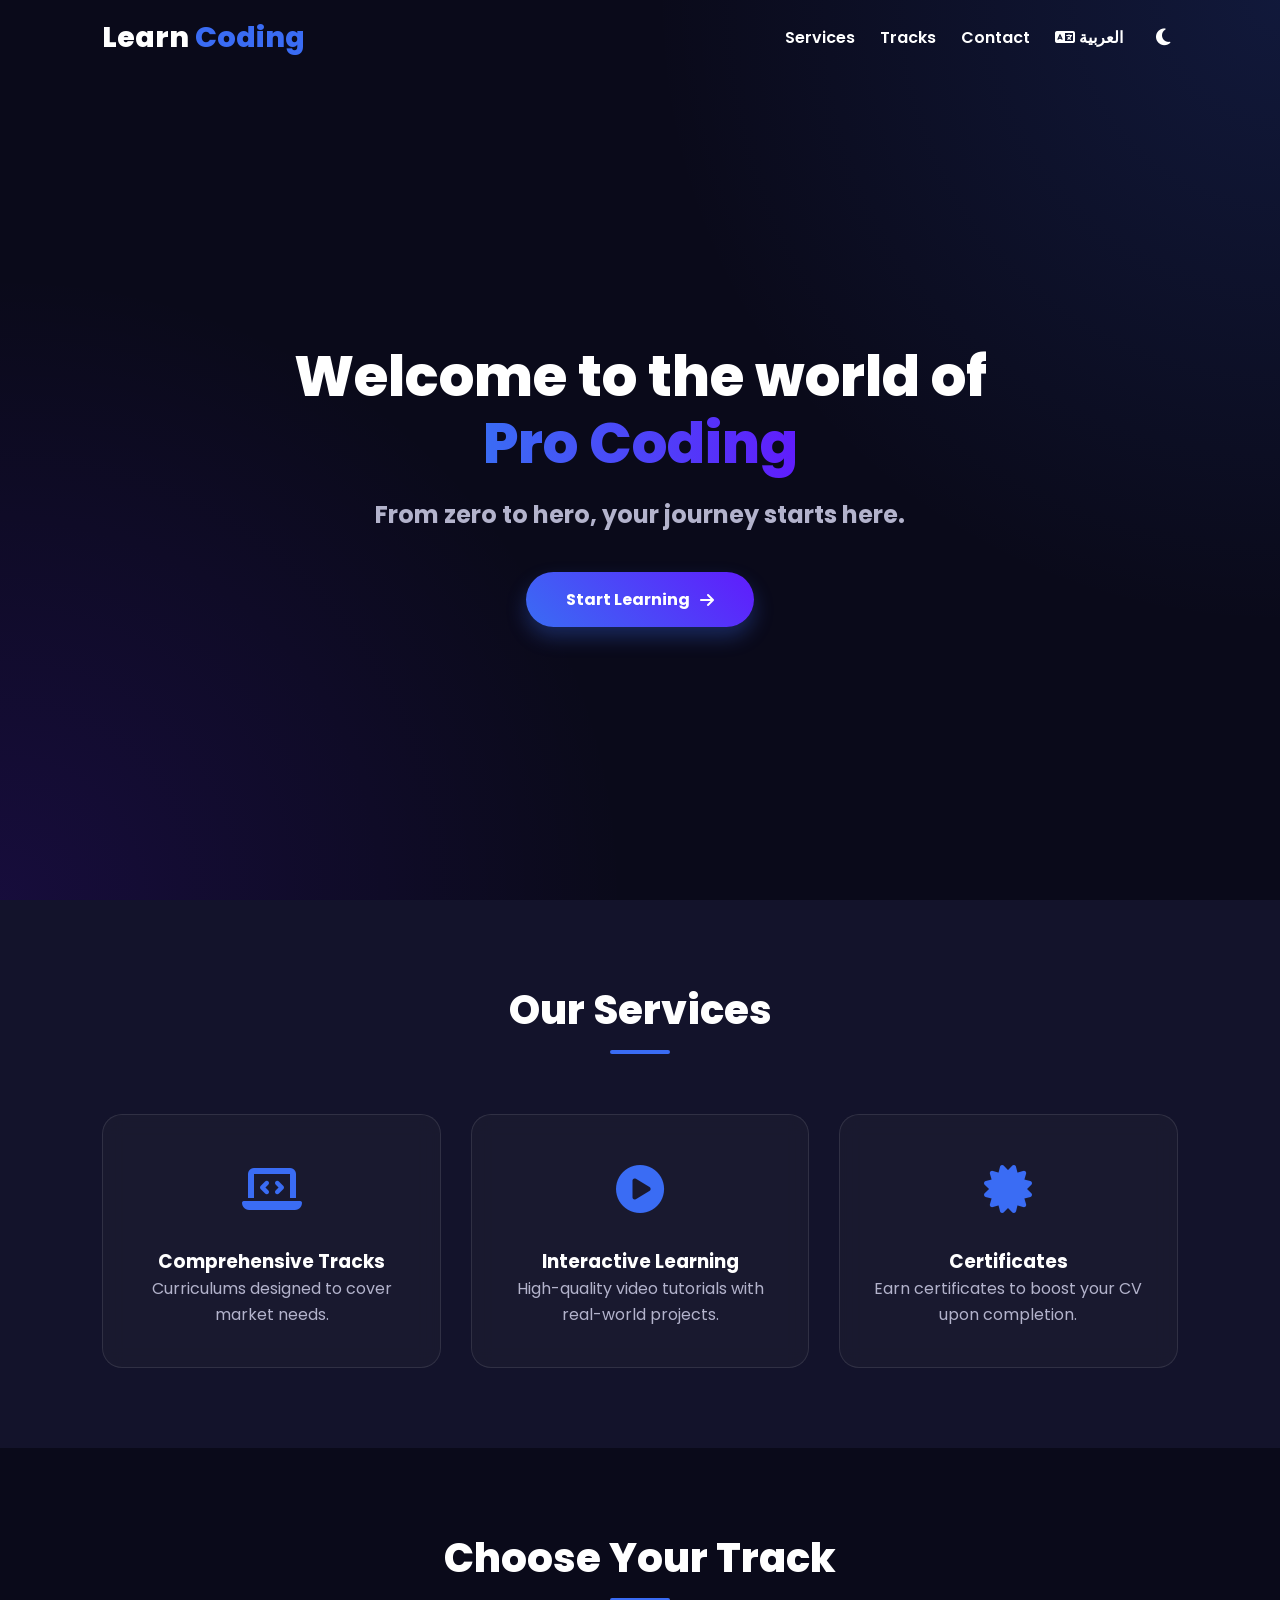
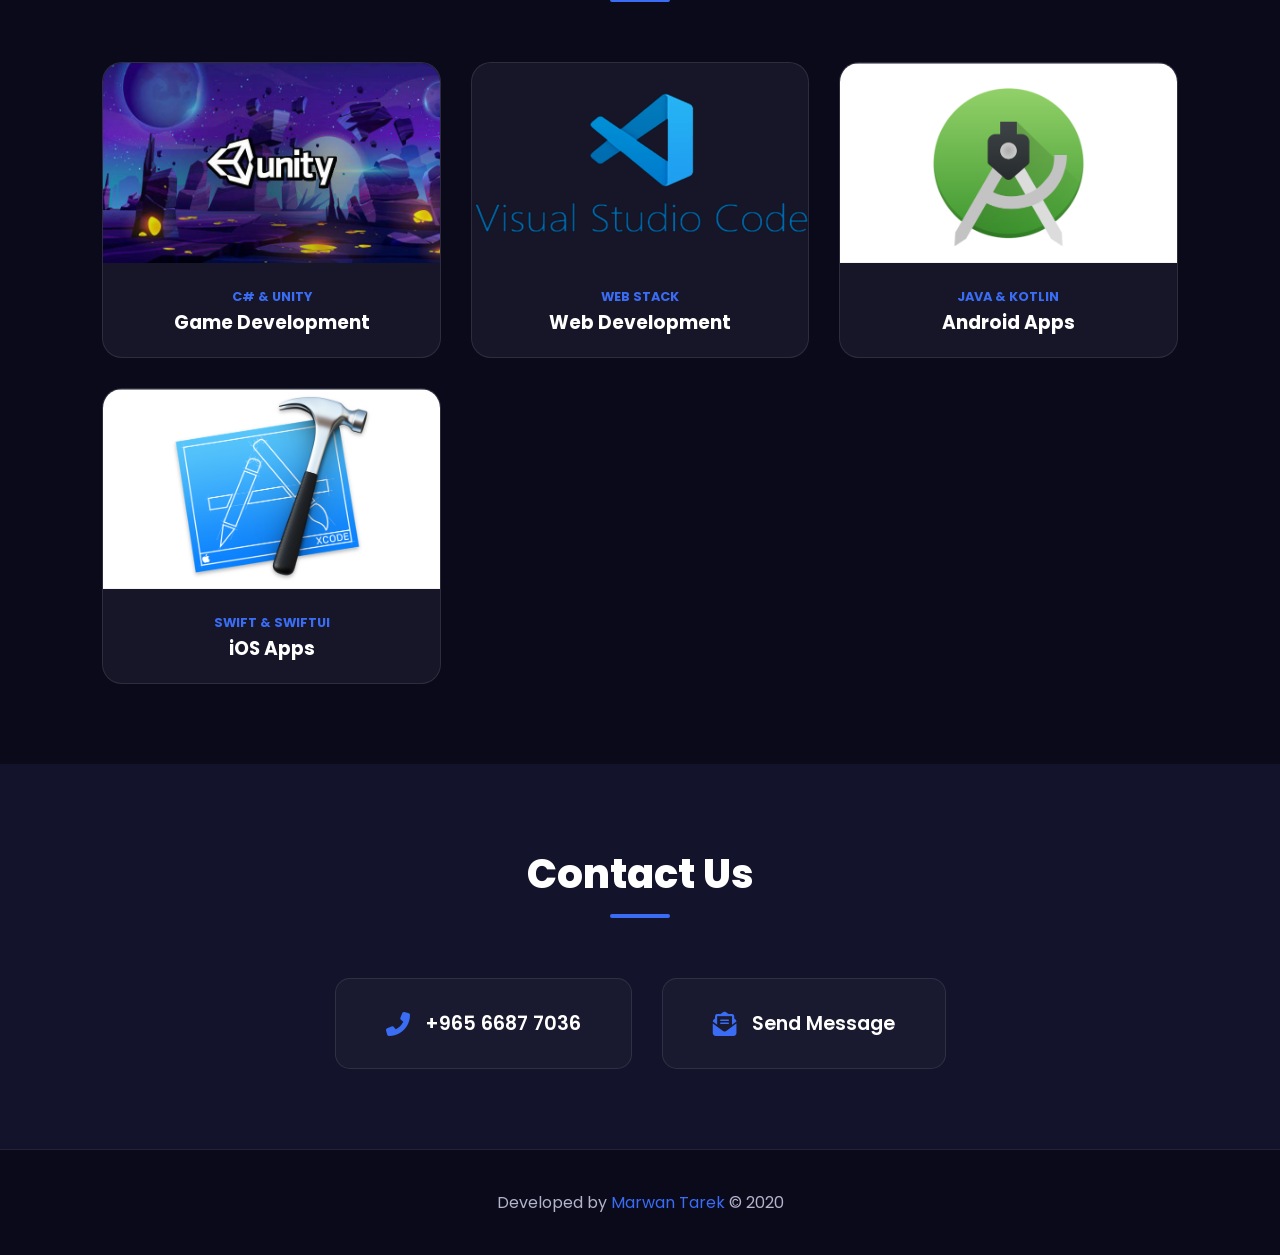
==== index.html @ 619bcd62 "Improve SEO metadata for learning page" ====
<!DOCTYPE html>
<html lang="en">
  <head>
    <meta charset="UTF-8" />
    <meta name="viewport" content="width=device-width, initial-scale=1.0" />
    <title>Learn Coding | Master Programming</title>
    <link rel="stylesheet" href="index-style-EN.css" />
    <link rel="icon" href="picture/logo.png" />
    <link rel="stylesheet" href="https://cdnjs.cloudflare.com/ajax/libs/font-awesome/6.4.0/css/all.min.css">
    <link href="https://fonts.googleapis.com/css2?family=Poppins:wght@300;400;500;600;700;800&display=swap" rel="stylesheet">
      <meta name="description" content="Learn Coding is a bilingual front-end learning platform with practical HTML, CSS, and web development resources." />  </head>
  <body>
    <header>
      <a href="#" class="logo">Learn <span class="highlight">Coding</span></a>
      <div class="menu-btn"><i class="fas fa-bars"></i></div>
      <nav class="navigation">
        <a href="#services">Services</a>
        <a href="#projects">Tracks</a>
        <a href="#contact">Contact</a>
        <a href="./index-AR.html" class="lang-switch"><i class="fa-solid fa-language"></i> العربية</a>
        <div class="theme-switch" id="theme-toggle"><i class="fas fa-moon"></i></div>
      </nav>
    </header>

    <section class="main">
      <div class="main-content">
        <h2>Welcome to the world of<br /><span class="gradient-text">Pro Coding</span></h2>
        <h3>From zero to hero, your journey starts here.</h3>
        <a href="#projects" class="main-btn">Start Learning <i class="fas fa-arrow-right"></i></a>
      </div>
    </section>

    <section class="cards" id="services">
      <h2 class="title">Our Services</h2>
      <div class="content">
        <div class="card">
          <div class="icon-box"><i class="fas fa-laptop-code"></i></div>
          <div class="info">
            <h3>Comprehensive Tracks</h3>
            <p>Curriculums designed to cover market needs.</p>
          </div>
        </div>
        <div class="card">
          <div class="icon-box"><i class="fas fa-play-circle"></i></div>
          <div class="info">
            <h3>Interactive Learning</h3>
            <p>High-quality video tutorials with real-world projects.</p>
          </div>
        </div>
        <div class="card">
          <div class="icon-box"><i class="fas fa-certificate"></i></div>
          <div class="info">
            <h3>Certificates</h3>
            <p>Earn certificates to boost your CV upon completion.</p>
          </div>
        </div>
      </div>
    </section>

    <section class="projects" id="projects">
      <h2 class="title">Choose Your Track</h2>
      <div class="content">
        <div class="project-card">
          <div class="card-img">
            <img src="picture/Unity.jpg" alt="Game Dev">
            <div class="overlay"><a href="./Game-Dev.html" class="overlay-btn">View Course</a></div>
          </div>
          <div class="card-body">
            <span class="tag">C# & Unity</span>
            <h3>Game Development</h3>
          </div>
        </div>
        <div class="project-card">
          <div class="card-img">
            <img src="picture/Visual Studio Code.png" alt="Web Dev">
            <div class="overlay"><a href="./Web-site-Dev.html" class="overlay-btn">View Course</a></div>
          </div>
          <div class="card-body">
            <span class="tag">Web Stack</span>
            <h3>Web Development</h3>
          </div>
        </div>
        <div class="project-card">
          <div class="card-img">
            <img src="./picture/Android Studio.png" alt="Android">
            <div class="overlay"><a href="./Android-Dev.html" class="overlay-btn">View Course</a></div>
          </div>
          <div class="card-body">
            <span class="tag">Java & Kotlin</span>
            <h3>Android Apps</h3>
          </div>
        </div>
        <div class="project-card">
          <div class="card-img">
            <img src="./picture/Xcode.png" alt="iOS">
            <div class="overlay"><a href="./IOS-Dev.html" class="overlay-btn">View Course</a></div>
          </div>
          <div class="card-body">
            <span class="tag">Swift & SwiftUI</span>
            <h3>iOS Apps</h3>
          </div>
        </div>
      </div>
    </section>

    <section class="contact" id="contact">
      <h2 class="title">Contact Us</h2>
      <div class="contact-container">
         <a href="tel:+96566877036" class="contact-box">
             <i class="fas fa-phone-alt"></i>
             <span>+965 6687 7036</span>
         </a>
         <a href="./message.html" class="contact-box">
             <i class="fas fa-envelope-open-text"></i>
             <span>Send Message</span>
         </a>
      </div>
    </section>

    <footer class="footer">
      <p>Developed by <span class="highlight">Marwan Tarek</span> &copy; 2020</p>
    </footer>

    <script>
        const themeToggle = document.getElementById('theme-toggle');
        const themeIcon = themeToggle.querySelector('i');
        const body = document.body;
        if(localStorage.getItem('theme') === 'light'){
            body.classList.add('light-mode');
            themeIcon.classList.replace('fa-moon', 'fa-sun');
        }
        themeToggle.addEventListener('click', () => {
            body.classList.toggle('light-mode');
            if(body.classList.contains('light-mode')){
                themeIcon.classList.replace('fa-moon', 'fa-sun');
                localStorage.setItem('theme', 'light');
            } else {
                themeIcon.classList.replace('fa-sun', 'fa-moon');
                localStorage.setItem('theme', 'dark');
            }
        });
        const menuBtn = document.querySelector('.menu-btn');
        const navigation = document.querySelector('.navigation');
        menuBtn.addEventListener('click', () => {
            navigation.classList.toggle('active');
            menuBtn.querySelector('i').classList.toggle('fa-times');
        });
        document.querySelectorAll('.navigation a').forEach(link => {
            link.addEventListener('click', () => {
                navigation.classList.remove('active');
                menuBtn.querySelector('i').classList.remove('fa-times');
            });
        });
        window.addEventListener("scroll", function(){
            document.querySelector("header").classList.toggle("sticky", window.scrollY > 0);
        });
    </script>
  </body>
</html>
---- index-style-EN.css ----
:root {
    --bg-primary: #0a0a1a;
    --bg-secondary: #13132b;
    --card-bg: rgba(30, 30, 50, 0.6);
    --text-primary: #ffffff;
    --text-secondary: #b3b3cc;
    --accent-color: #3a6cf4;
    --accent-hover: #601cfc;
    --border-color: rgba(255, 255, 255, 0.1);
    --shadow: 0 10px 30px rgba(0, 0, 0, 0.5);
    --font-main: 'Poppins', sans-serif;
}
body.light-mode {
    --bg-primary: #f0f2f5;
    --bg-secondary: #ffffff;
    --card-bg: rgba(255, 255, 255, 0.9);
    --text-primary: #1a1a2e;
    --text-secondary: #555566;
    --accent-color: #2563eb;
    --accent-hover: #1d4ed8;
    --border-color: rgba(0, 0, 0, 0.08);
    --shadow: 0 10px 30px rgba(0, 0, 0, 0.1);
}
* { margin: 0; padding: 0; box-sizing: border-box; font-family: var(--font-main); scroll-behavior: smooth; }
body { background-color: var(--bg-primary); color: var(--text-primary); transition: 0.4s; overflow-x: hidden; }

header {
    position: fixed; top: 0; left: 0; right: 0; padding: 15px 8%; display: flex; justify-content: space-between; align-items: center; z-index: 1000; transition: 0.4s; background: transparent;
}
header.sticky {
    background: rgba(10, 10, 26, 0.85); backdrop-filter: blur(15px); border-bottom: 1px solid var(--border-color); padding: 10px 8%; box-shadow: var(--shadow);
}
body.light-mode header.sticky { background: rgba(255, 255, 255, 0.85); }

.logo { font-size: 1.8rem; font-weight: 800; color: var(--text-primary); text-decoration: none; }
.highlight { color: var(--accent-color); }
.navigation { display: flex; align-items: center; gap: 25px; }
.navigation a { color: var(--text-primary); text-decoration: none; font-weight: 600; transition: 0.3s; }
.navigation a:hover { color: var(--accent-color); }
.theme-switch { cursor: pointer; font-size: 1.2rem; padding: 8px; border-radius: 50%; transition: 0.3s; }
.theme-switch:hover { background-color: var(--border-color); color: var(--accent-color); }
.menu-btn { display: none; font-size: 1.8rem; color: var(--text-primary); cursor: pointer; }

.main {
    min-height: 100vh; display: flex; align-items: center; justify-content: center; text-align: center; padding: 120px 20px 50px;
    background: radial-gradient(circle at top right, rgba(58, 108, 244, 0.15), transparent 40%), radial-gradient(circle at bottom left, rgba(96, 28, 252, 0.15), transparent 40%);
}
.main h2 { font-size: 3.5rem; line-height: 1.2; margin-bottom: 20px; font-weight: 800; }

.gradient-text {
    background: linear-gradient(to right, var(--accent-color), var(--accent-hover));
    -webkit-background-clip: text;
    background-clip: text;
    -webkit-text-fill-color: transparent;
    color: transparent;
}

.main h3 { font-size: 1.5rem; color: var(--text-secondary); margin-bottom: 40px; }
.main-btn {
    display: inline-flex; align-items: center; gap: 10px; background: linear-gradient(45deg, var(--accent-color), var(--accent-hover));
    color: #fff; padding: 15px 40px; border-radius: 50px; text-decoration: none; font-weight: 700; box-shadow: 0 10px 20px rgba(58, 108, 244, 0.3); transition: 0.4s;
}
.main-btn:hover { transform: translateY(-5px); box-shadow: 0 15px 30px rgba(58, 108, 244, 0.5); }
.social-icons a { color: var(--text-secondary); font-size: 1.5rem; margin: 0 15px; transition: 0.3s; }
.social-icons a:hover { color: var(--accent-color); transform: scale(1.2); }

section { padding: 80px 8%; }
.cards, .contact { background-color: var(--bg-secondary); }
.title { text-align: center; font-size: 2.5rem; margin-bottom: 60px; font-weight: 800; position: relative; width: 100%; }
.title::after { content: ''; display: block; width: 60px; height: 4px; background: var(--accent-color); margin: 10px auto 0; border-radius: 2px; }
.content { display: grid; grid-template-columns: repeat(auto-fit, minmax(300px, 1fr)); gap: 30px; }

.card { background: var(--card-bg); border: 1px solid var(--border-color); padding: 40px 30px; border-radius: 20px; text-align: center; transition: 0.4s; backdrop-filter: blur(10px); }
.card:hover { transform: translateY(-10px); box-shadow: var(--shadow); border-color: var(--accent-color); }
.icon-box { font-size: 3rem; color: var(--accent-color); margin-bottom: 20px; }
.info p { color: var(--text-secondary); line-height: 1.6; }

.project-card { background: var(--card-bg); border-radius: 20px; overflow: hidden; border: 1px solid var(--border-color); transition: 0.4s; }
.project-card:hover { transform: translateY(-10px); box-shadow: var(--shadow); }
.card-img { position: relative; height: 200px; }
.card-img img { width: 100%; height: 100%; object-fit: cover; transition: 0.5s; }
.project-card:hover .card-img img { transform: scale(1.1); }
.overlay { position: absolute; inset: 0; background: rgba(0,0,0,0.6); display: flex; justify-content: center; align-items: center; opacity: 0; transition: 0.3s; }
.project-card:hover .overlay { opacity: 1; }
.overlay-btn { padding: 10px 25px; background: var(--accent-color); color: #fff; text-decoration: none; border-radius: 30px; transform: translateY(20px); transition: 0.4s; }
.project-card:hover .overlay-btn { transform: translateY(0); }
.card-body { padding: 20px; text-align: center; }
.tag { font-size: 0.8rem; color: var(--accent-color); font-weight: 700; text-transform: uppercase; }

.contact-container { display: flex; justify-content: center; gap: 30px; flex-wrap: wrap; }
.contact-box { background: var(--card-bg); border: 1px solid var(--border-color); padding: 30px 50px; border-radius: 15px; text-decoration: none; color: var(--text-primary); display: flex; align-items: center; gap: 15px; font-size: 1.2rem; font-weight: 600; transition: 0.3s; }
.contact-box:hover { background: var(--accent-color); color: #fff; border-color: var(--accent-color); }
.contact-box i { font-size: 1.5rem; color: var(--accent-color); }
.contact-box:hover i { color: #fff; }

.footer { padding: 40px; text-align: center; background: var(--bg-primary); border-top: 1px solid var(--border-color); color: var(--text-secondary); }

@media (max-width: 991px) { section { padding: 60px 5%; } .main h2 { font-size: 2.5rem; } }
@media (max-width: 768px) {
    .menu-btn { display: block; }
    .navigation { position: fixed; top: 0; left: -100%; width: 70%; height: 100vh; background: var(--bg-secondary); flex-direction: column; justify-content: center; box-shadow: 5px 0 15px rgba(0,0,0,0.5); transition: 0.4s ease; z-index: 999; }
    .navigation.active { left: 0; }
    .navigation a { font-size: 1.5rem; margin: 15px 0; }
    .main { padding-top: 100px; }
    .main h2 { font-size: 2rem; }
    .contact-box { width: 100%; justify-content: center; }
}
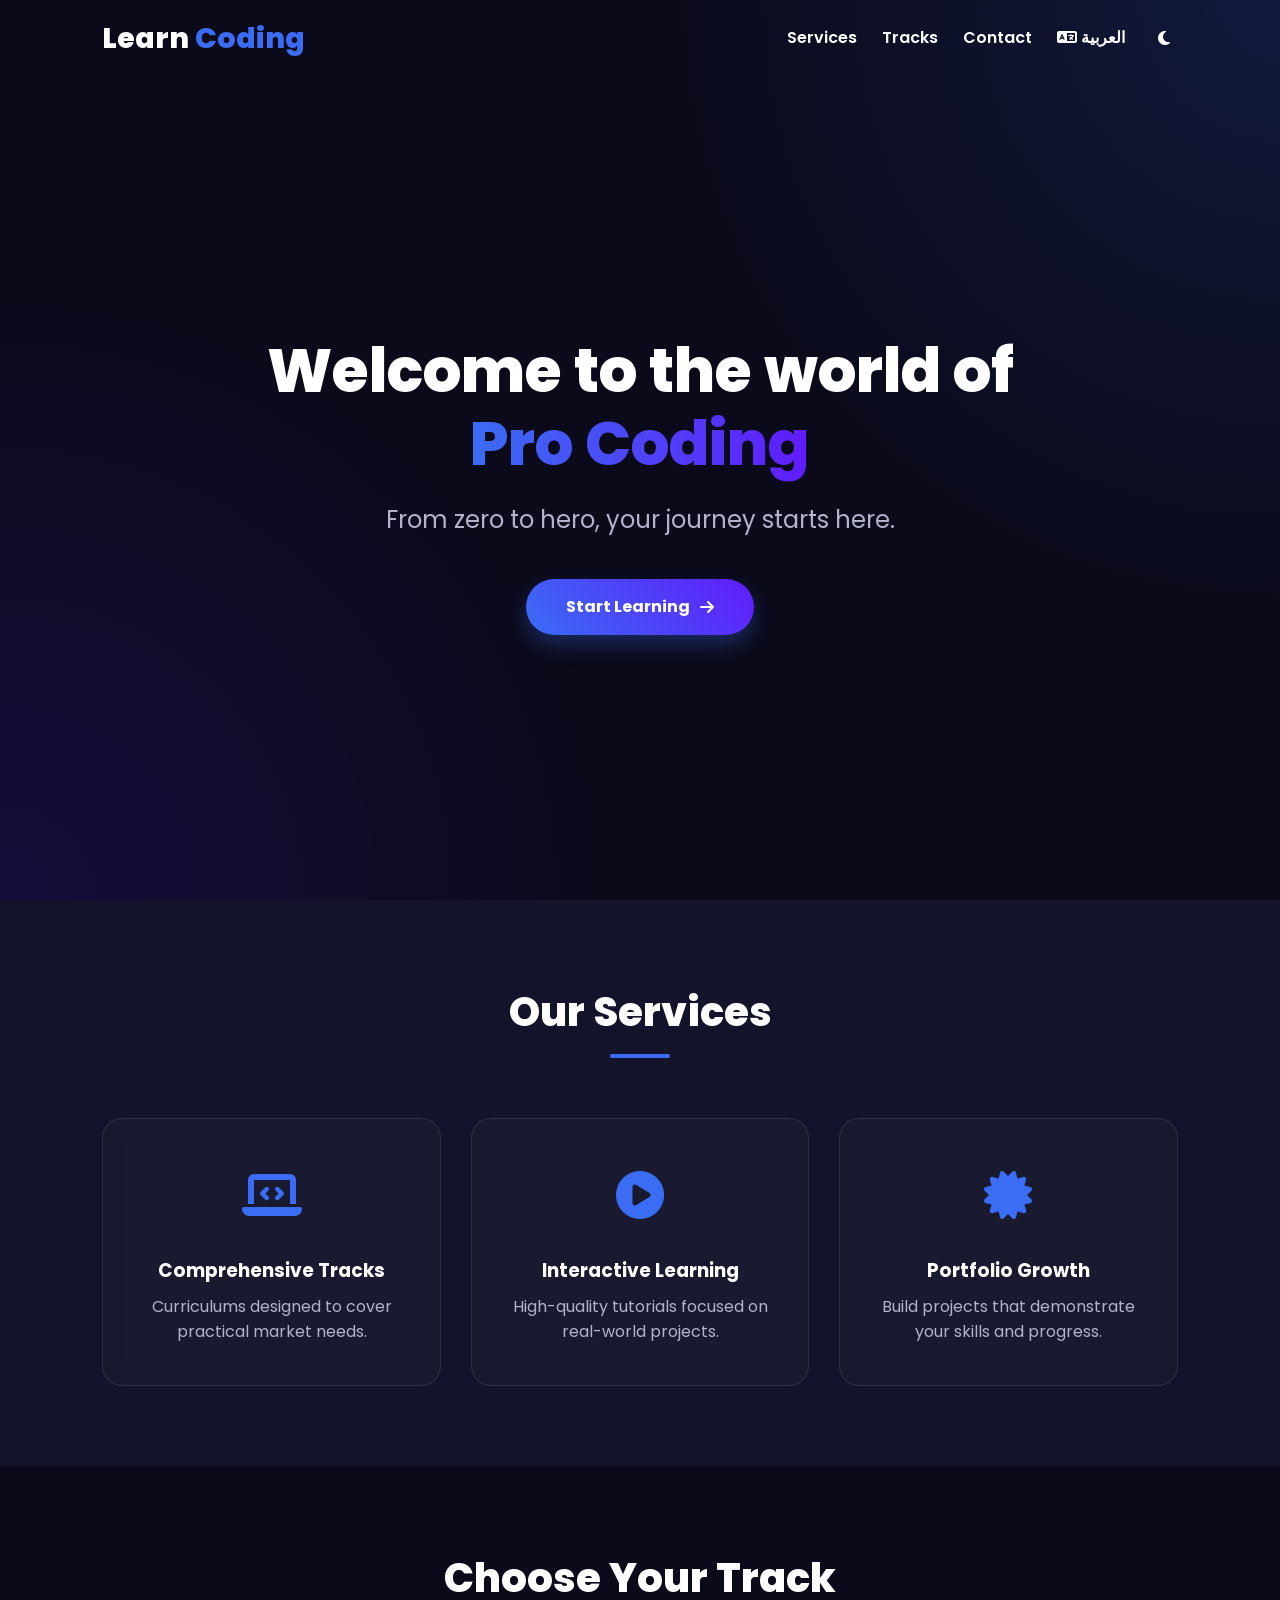
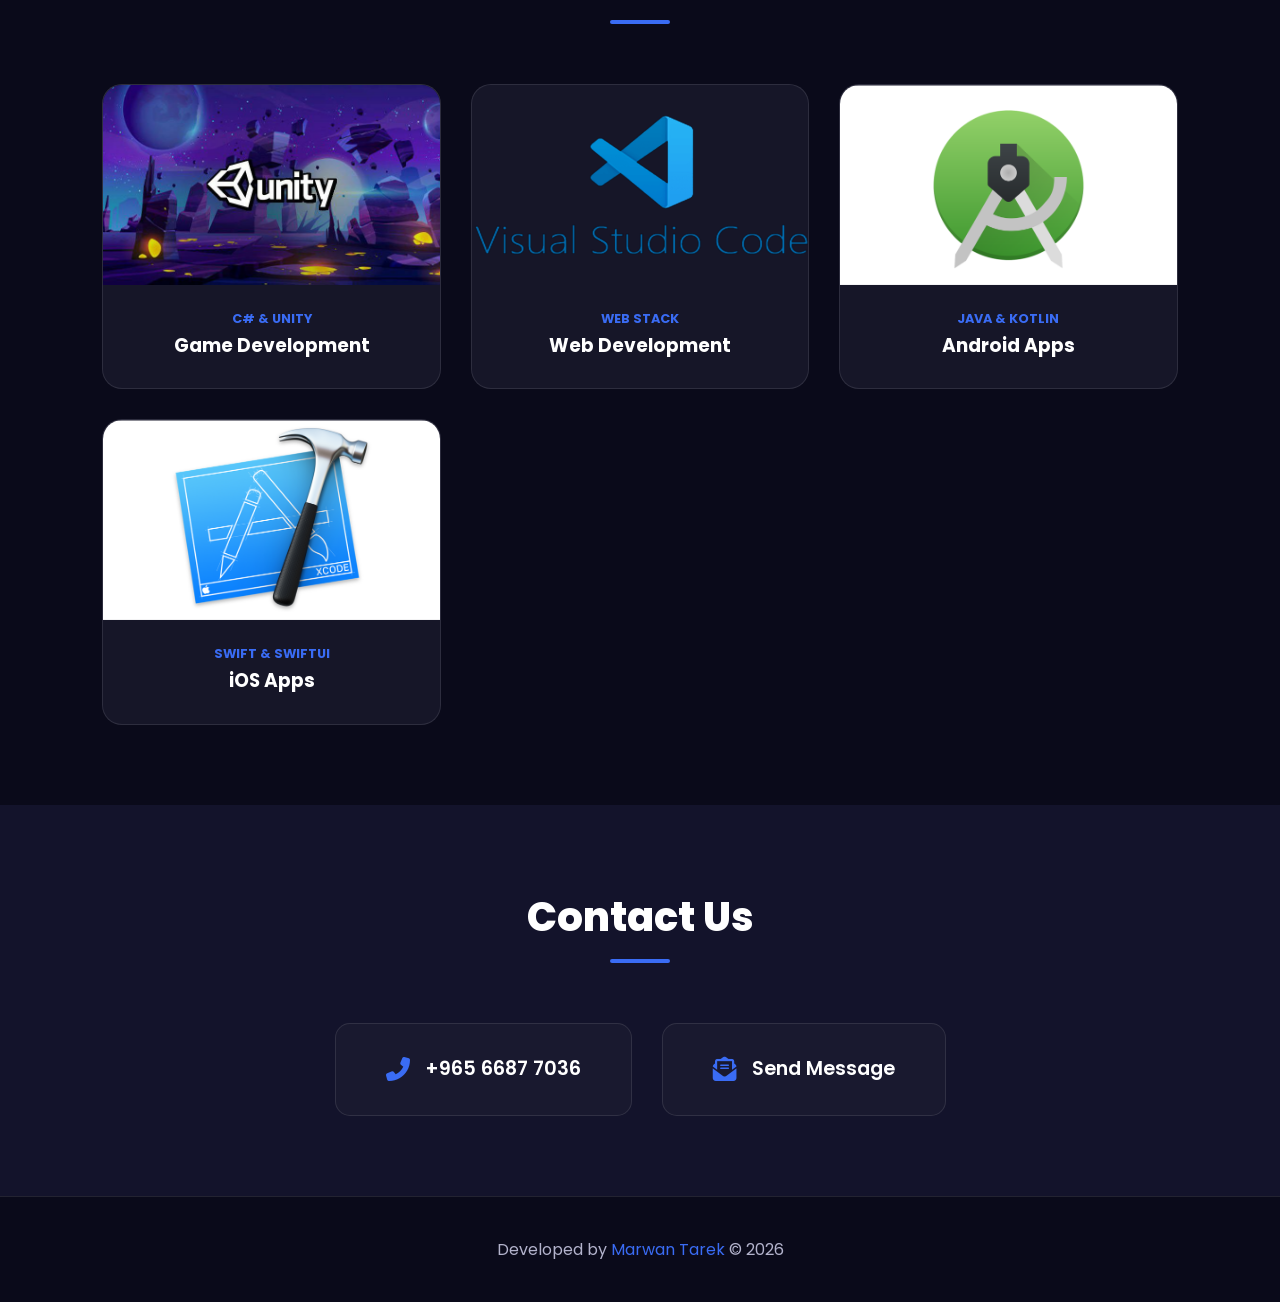
==== commit c5bdbe2f: "Improve Learn Coding accessibility and SEO" ====
--- a/index.html
+++ b/index.html
@@ -3,157 +3,134 @@
   <head>
     <meta charset="UTF-8" />
     <meta name="viewport" content="width=device-width, initial-scale=1.0" />
-    <title>Learn Coding | Master Programming</title>
+    <meta name="description" content="Learn Coding helps beginners explore practical paths in web, game, Android, and iOS development." />
+    <meta name="theme-color" content="#0a0a1a" />
+    <title>Learn Coding | Practical Programming Tracks</title>
     <link rel="stylesheet" href="index-style-EN.css" />
     <link rel="icon" href="picture/logo.png" />
-    <link rel="stylesheet" href="https://cdnjs.cloudflare.com/ajax/libs/font-awesome/6.4.0/css/all.min.css">
-    <link href="https://fonts.googleapis.com/css2?family=Poppins:wght@300;400;500;600;700;800&display=swap" rel="stylesheet">
-      <meta name="description" content="Learn Coding is a bilingual front-end learning platform with practical HTML, CSS, and web development resources." />  </head>
+    <link rel="preconnect" href="https://cdnjs.cloudflare.com" />
+    <link rel="preconnect" href="https://fonts.googleapis.com" />
+    <link rel="stylesheet" href="https://cdnjs.cloudflare.com/ajax/libs/font-awesome/6.4.0/css/all.min.css" />
+    <link href="https://fonts.googleapis.com/css2?family=Poppins:wght@300;400;500;600;700;800&display=swap" rel="stylesheet" />
+  </head>
   <body>
+    <a class="skip-link" href="#main-content">Skip to content</a>
+
     <header>
-      <a href="#" class="logo">Learn <span class="highlight">Coding</span></a>
-      <div class="menu-btn"><i class="fas fa-bars"></i></div>
-      <nav class="navigation">
+      <a href="./index.html" class="logo" aria-label="Learn Coding home">Learn <span class="highlight">Coding</span></a>
+      <button class="menu-btn" type="button" aria-label="Open navigation menu" aria-controls="site-navigation" aria-expanded="false">
+        <i class="fas fa-bars" aria-hidden="true"></i>
+      </button>
+      <nav class="navigation" id="site-navigation" aria-label="Main navigation">
         <a href="#services">Services</a>
         <a href="#projects">Tracks</a>
         <a href="#contact">Contact</a>
-        <a href="./index-AR.html" class="lang-switch"><i class="fa-solid fa-language"></i> العربية</a>
-        <div class="theme-switch" id="theme-toggle"><i class="fas fa-moon"></i></div>
+        <a href="./index-AR.html" class="lang-switch"><i class="fa-solid fa-language" aria-hidden="true"></i> العربية</a>
+        <button class="theme-switch" id="theme-toggle" type="button" aria-label="Switch to light theme" aria-pressed="false">
+          <i class="fas fa-moon" aria-hidden="true"></i>
+        </button>
       </nav>
     </header>
 
-    <section class="main">
-      <div class="main-content">
-        <h2>Welcome to the world of<br /><span class="gradient-text">Pro Coding</span></h2>
-        <h3>From zero to hero, your journey starts here.</h3>
-        <a href="#projects" class="main-btn">Start Learning <i class="fas fa-arrow-right"></i></a>
-      </div>
-    </section>
+    <main id="main-content">
+      <section class="main" aria-labelledby="hero-title">
+        <div class="main-content">
+          <h1 id="hero-title">Welcome to the world of<br /><span class="gradient-text">Pro Coding</span></h1>
+          <p class="hero-subtitle">From zero to hero, your journey starts here.</p>
+          <a href="#projects" class="main-btn">Start Learning <i class="fas fa-arrow-right" aria-hidden="true"></i></a>
+        </div>
+      </section>
 
-    <section class="cards" id="services">
-      <h2 class="title">Our Services</h2>
-      <div class="content">
-        <div class="card">
-          <div class="icon-box"><i class="fas fa-laptop-code"></i></div>
-          <div class="info">
-            <h3>Comprehensive Tracks</h3>
-            <p>Curriculums designed to cover market needs.</p>
-          </div>
+      <section class="cards" id="services" aria-labelledby="services-title">
+        <h2 class="title" id="services-title">Our Services</h2>
+        <div class="content">
+          <article class="card">
+            <div class="icon-box" aria-hidden="true"><i class="fas fa-laptop-code"></i></div>
+            <div class="info"><h3>Comprehensive Tracks</h3><p>Curriculums designed to cover practical market needs.</p></div>
+          </article>
+          <article class="card">
+            <div class="icon-box" aria-hidden="true"><i class="fas fa-play-circle"></i></div>
+            <div class="info"><h3>Interactive Learning</h3><p>High-quality tutorials focused on real-world projects.</p></div>
+          </article>
+          <article class="card">
+            <div class="icon-box" aria-hidden="true"><i class="fas fa-certificate"></i></div>
+            <div class="info"><h3>Portfolio Growth</h3><p>Build projects that demonstrate your skills and progress.</p></div>
+          </article>
         </div>
-        <div class="card">
-          <div class="icon-box"><i class="fas fa-play-circle"></i></div>
-          <div class="info">
-            <h3>Interactive Learning</h3>
-            <p>High-quality video tutorials with real-world projects.</p>
-          </div>
+      </section>
+
+      <section class="projects" id="projects" aria-labelledby="tracks-title">
+        <h2 class="title" id="tracks-title">Choose Your Track</h2>
+        <div class="content">
+          <article class="project-card">
+            <div class="card-img"><img src="picture/Unity.jpg" alt="Unity game development" loading="lazy" decoding="async" /><div class="overlay"><a href="./Game-Dev.html" class="overlay-btn">View Course</a></div></div>
+            <div class="card-body"><span class="tag">C# &amp; Unity</span><h3>Game Development</h3></div>
+          </article>
+          <article class="project-card">
+            <div class="card-img"><img src="picture/Visual Studio Code.png" alt="Web development with Visual Studio Code" loading="lazy" decoding="async" /><div class="overlay"><a href="./Web-site-Dev.html" class="overlay-btn">View Course</a></div></div>
+            <div class="card-body"><span class="tag">Web Stack</span><h3>Web Development</h3></div>
+          </article>
+          <article class="project-card">
+            <div class="card-img"><img src="picture/Android Studio.png" alt="Android app development" loading="lazy" decoding="async" /><div class="overlay"><a href="./Android-Dev.html" class="overlay-btn">View Course</a></div></div>
+            <div class="card-body"><span class="tag">Java &amp; Kotlin</span><h3>Android Apps</h3></div>
+          </article>
+          <article class="project-card">
+            <div class="card-img"><img src="picture/Xcode.png" alt="iOS app development with Xcode" loading="lazy" decoding="async" /><div class="overlay"><a href="./IOS-Dev.html" class="overlay-btn">View Course</a></div></div>
+            <div class="card-body"><span class="tag">Swift &amp; SwiftUI</span><h3>iOS Apps</h3></div>
+          </article>
         </div>
-        <div class="card">
-          <div class="icon-box"><i class="fas fa-certificate"></i></div>
-          <div class="info">
-            <h3>Certificates</h3>
-            <p>Earn certificates to boost your CV upon completion.</p>
-          </div>
+      </section>
+
+      <section class="contact" id="contact" aria-labelledby="contact-title">
+        <h2 class="title" id="contact-title">Contact Us</h2>
+        <div class="contact-container">
+          <a href="tel:+96566877036" class="contact-box"><i class="fas fa-phone-alt" aria-hidden="true"></i><span>+965 6687 7036</span></a>
+          <a href="./message.html" class="contact-box"><i class="fas fa-envelope-open-text" aria-hidden="true"></i><span>Send Message</span></a>
         </div>
-      </div>
-    </section>
+      </section>
+    </main>
 
-    <section class="projects" id="projects">
-      <h2 class="title">Choose Your Track</h2>
-      <div class="content">
-        <div class="project-card">
-          <div class="card-img">
-            <img src="picture/Unity.jpg" alt="Game Dev">
-            <div class="overlay"><a href="./Game-Dev.html" class="overlay-btn">View Course</a></div>
-          </div>
-          <div class="card-body">
-            <span class="tag">C# & Unity</span>
-            <h3>Game Development</h3>
-          </div>
-        </div>
-        <div class="project-card">
-          <div class="card-img">
-            <img src="picture/Visual Studio Code.png" alt="Web Dev">
-            <div class="overlay"><a href="./Web-site-Dev.html" class="overlay-btn">View Course</a></div>
-          </div>
-          <div class="card-body">
-            <span class="tag">Web Stack</span>
-            <h3>Web Development</h3>
-          </div>
-        </div>
-        <div class="project-card">
-          <div class="card-img">
-            <img src="./picture/Android Studio.png" alt="Android">
-            <div class="overlay"><a href="./Android-Dev.html" class="overlay-btn">View Course</a></div>
-          </div>
-          <div class="card-body">
-            <span class="tag">Java & Kotlin</span>
-            <h3>Android Apps</h3>
-          </div>
-        </div>
-        <div class="project-card">
-          <div class="card-img">
-            <img src="./picture/Xcode.png" alt="iOS">
-            <div class="overlay"><a href="./IOS-Dev.html" class="overlay-btn">View Course</a></div>
-          </div>
-          <div class="card-body">
-            <span class="tag">Swift & SwiftUI</span>
-            <h3>iOS Apps</h3>
-          </div>
-        </div>
-      </div>
-    </section>
-
-    <section class="contact" id="contact">
-      <h2 class="title">Contact Us</h2>
-      <div class="contact-container">
-         <a href="tel:+96566877036" class="contact-box">
-             <i class="fas fa-phone-alt"></i>
-             <span>+965 6687 7036</span>
-         </a>
-         <a href="./message.html" class="contact-box">
-             <i class="fas fa-envelope-open-text"></i>
-             <span>Send Message</span>
-         </a>
-      </div>
-    </section>
-
-    <footer class="footer">
-      <p>Developed by <span class="highlight">Marwan Tarek</span> &copy; 2020</p>
-    </footer>
+    <footer class="footer"><p>Developed by <span class="highlight">Marwan Tarek</span> &copy; <span id="current-year">2026</span></p></footer>
 
     <script>
-        const themeToggle = document.getElementById('theme-toggle');
-        const themeIcon = themeToggle.querySelector('i');
-        const body = document.body;
-        if(localStorage.getItem('theme') === 'light'){
-            body.classList.add('light-mode');
-            themeIcon.classList.replace('fa-moon', 'fa-sun');
-        }
-        themeToggle.addEventListener('click', () => {
-            body.classList.toggle('light-mode');
-            if(body.classList.contains('light-mode')){
-                themeIcon.classList.replace('fa-moon', 'fa-sun');
-                localStorage.setItem('theme', 'light');
-            } else {
-                themeIcon.classList.replace('fa-sun', 'fa-moon');
-                localStorage.setItem('theme', 'dark');
-            }
-        });
-        const menuBtn = document.querySelector('.menu-btn');
-        const navigation = document.querySelector('.navigation');
-        menuBtn.addEventListener('click', () => {
-            navigation.classList.toggle('active');
-            menuBtn.querySelector('i').classList.toggle('fa-times');
-        });
-        document.querySelectorAll('.navigation a').forEach(link => {
-            link.addEventListener('click', () => {
-                navigation.classList.remove('active');
-                menuBtn.querySelector('i').classList.remove('fa-times');
-            });
-        });
-        window.addEventListener("scroll", function(){
-            document.querySelector("header").classList.toggle("sticky", window.scrollY > 0);
-        });
+      const themeToggle = document.getElementById('theme-toggle');
+      const themeIcon = themeToggle.querySelector('i');
+      const menuBtn = document.querySelector('.menu-btn');
+      const navigation = document.getElementById('site-navigation');
+      const currentYear = document.getElementById('current-year');
+
+      currentYear.textContent = new Date().getFullYear();
+
+      const setTheme = (isLight) => {
+        document.body.classList.toggle('light-mode', isLight);
+        themeIcon.classList.toggle('fa-sun', isLight);
+        themeIcon.classList.toggle('fa-moon', !isLight);
+        themeToggle.setAttribute('aria-label', isLight ? 'Switch to dark theme' : 'Switch to light theme');
+        themeToggle.setAttribute('aria-pressed', String(isLight));
+      };
+
+      setTheme(localStorage.getItem('theme') === 'light');
+      themeToggle.addEventListener('click', () => {
+        const isLight = !document.body.classList.contains('light-mode');
+        setTheme(isLight);
+        localStorage.setItem('theme', isLight ? 'light' : 'dark');
+      });
+
+      const closeMenu = () => {
+        navigation.classList.remove('active');
+        menuBtn.setAttribute('aria-expanded', 'false');
+        menuBtn.querySelector('i').classList.replace('fa-times', 'fa-bars');
+      };
+
+      menuBtn.addEventListener('click', () => {
+        const isOpen = navigation.classList.toggle('active');
+        menuBtn.setAttribute('aria-expanded', String(isOpen));
+        menuBtn.querySelector('i').classList.toggle('fa-bars', !isOpen);
+        menuBtn.querySelector('i').classList.toggle('fa-times', isOpen);
+      });
+
+      document.querySelectorAll('.navigation a').forEach((link) => link.addEventListener('click', closeMenu));
+      window.addEventListener('scroll', () => document.querySelector('header').classList.toggle('sticky', window.scrollY > 12), { passive: true });
     </script>
   </body>
 </html>
--- a/index-style-EN.css
+++ b/index-style-EN.css
@@ -1,107 +1,156 @@
 :root {
-    --bg-primary: #0a0a1a;
-    --bg-secondary: #13132b;
-    --card-bg: rgba(30, 30, 50, 0.6);
-    --text-primary: #ffffff;
-    --text-secondary: #b3b3cc;
-    --accent-color: #3a6cf4;
-    --accent-hover: #601cfc;
-    --border-color: rgba(255, 255, 255, 0.1);
-    --shadow: 0 10px 30px rgba(0, 0, 0, 0.5);
-    --font-main: 'Poppins', sans-serif;
+  --bg-primary: #0a0a1a;
+  --bg-secondary: #13132b;
+  --card-bg: rgba(30, 30, 50, 0.6);
+  --text-primary: #ffffff;
+  --text-secondary: #b3b3cc;
+  --accent-color: #3a6cf4;
+  --accent-hover: #601cfc;
+  --border-color: rgba(255, 255, 255, 0.1);
+  --shadow: 0 10px 30px rgba(0, 0, 0, 0.5);
+  --font-main: 'Poppins', sans-serif;
 }
+
 body.light-mode {
-    --bg-primary: #f0f2f5;
-    --bg-secondary: #ffffff;
-    --card-bg: rgba(255, 255, 255, 0.9);
-    --text-primary: #1a1a2e;
-    --text-secondary: #555566;
-    --accent-color: #2563eb;
-    --accent-hover: #1d4ed8;
-    --border-color: rgba(0, 0, 0, 0.08);
-    --shadow: 0 10px 30px rgba(0, 0, 0, 0.1);
+  --bg-primary: #f0f2f5;
+  --bg-secondary: #ffffff;
+  --card-bg: rgba(255, 255, 255, 0.9);
+  --text-primary: #1a1a2e;
+  --text-secondary: #555566;
+  --accent-color: #2563eb;
+  --accent-hover: #1d4ed8;
+  --border-color: rgba(0, 0, 0, 0.08);
+  --shadow: 0 10px 30px rgba(0, 0, 0, 0.1);
 }
-* { margin: 0; padding: 0; box-sizing: border-box; font-family: var(--font-main); scroll-behavior: smooth; }
-body { background-color: var(--bg-primary); color: var(--text-primary); transition: 0.4s; overflow-x: hidden; }
+
+* { box-sizing: border-box; margin: 0; padding: 0; }
+html { scroll-behavior: smooth; }
+body {
+  background: var(--bg-primary);
+  color: var(--text-primary);
+  font-family: var(--font-main);
+  line-height: 1.6;
+  overflow-x: hidden;
+  transition: background-color 0.4s, color 0.4s;
+}
+button, a { font: inherit; }
+a { color: inherit; }
+:focus-visible { outline: 3px solid #8bb5ff; outline-offset: 4px; }
+.skip-link {
+  position: fixed; left: 1rem; top: -4rem; z-index: 2000;
+  padding: 0.7rem 1rem; border-radius: 0.5rem;
+  background: var(--accent-color); color: #fff; text-decoration: none;
+}
+.skip-link:focus { top: 1rem; }
 
 header {
-    position: fixed; top: 0; left: 0; right: 0; padding: 15px 8%; display: flex; justify-content: space-between; align-items: center; z-index: 1000; transition: 0.4s; background: transparent;
+  position: fixed; inset: 0 0 auto; z-index: 1000;
+  display: flex; align-items: center; justify-content: space-between;
+  padding: 15px 8%; background: transparent; transition: 0.4s;
 }
 header.sticky {
-    background: rgba(10, 10, 26, 0.85); backdrop-filter: blur(15px); border-bottom: 1px solid var(--border-color); padding: 10px 8%; box-shadow: var(--shadow);
+  padding: 10px 8%;
+  background: rgba(10, 10, 26, 0.85);
+  backdrop-filter: blur(15px);
+  border-bottom: 1px solid var(--border-color);
+  box-shadow: var(--shadow);
 }
 body.light-mode header.sticky { background: rgba(255, 255, 255, 0.85); }
-
-.logo { font-size: 1.8rem; font-weight: 800; color: var(--text-primary); text-decoration: none; }
+.logo { color: var(--text-primary); font-size: 1.8rem; font-weight: 800; text-decoration: none; }
 .highlight { color: var(--accent-color); }
 .navigation { display: flex; align-items: center; gap: 25px; }
-.navigation a { color: var(--text-primary); text-decoration: none; font-weight: 600; transition: 0.3s; }
+.navigation a { color: var(--text-primary); font-weight: 600; text-decoration: none; transition: 0.3s; }
 .navigation a:hover { color: var(--accent-color); }
-.theme-switch { cursor: pointer; font-size: 1.2rem; padding: 8px; border-radius: 50%; transition: 0.3s; }
-.theme-switch:hover { background-color: var(--border-color); color: var(--accent-color); }
-.menu-btn { display: none; font-size: 1.8rem; color: var(--text-primary); cursor: pointer; }
+.theme-switch {
+  display: grid; place-items: center; padding: 8px;
+  border: 0; border-radius: 50%; background: transparent;
+  color: var(--text-primary); cursor: pointer; transition: 0.3s;
+}
+.theme-switch:hover { background: var(--border-color); color: var(--accent-color); }
+.menu-btn {
+  display: none; border: 0; background: transparent;
+  color: var(--text-primary); cursor: pointer; font-size: 1.8rem;
+}
 
 .main {
-    min-height: 100vh; display: flex; align-items: center; justify-content: center; text-align: center; padding: 120px 20px 50px;
-    background: radial-gradient(circle at top right, rgba(58, 108, 244, 0.15), transparent 40%), radial-gradient(circle at bottom left, rgba(96, 28, 252, 0.15), transparent 40%);
+  min-height: 100vh; display: grid; place-items: center;
+  padding: 120px 20px 50px; text-align: center;
+  background: radial-gradient(circle at top right, rgba(58,108,244,.15), transparent 40%),
+              radial-gradient(circle at bottom left, rgba(96,28,252,.15), transparent 40%);
 }
-.main h2 { font-size: 3.5rem; line-height: 1.2; margin-bottom: 20px; font-weight: 800; }
-
+.main-content { max-width: 850px; }
+.main h1 { font-size: clamp(2.2rem, 6vw, 3.8rem); line-height: 1.2; margin-bottom: 20px; font-weight: 800; }
 .gradient-text {
-    background: linear-gradient(to right, var(--accent-color), var(--accent-hover));
-    -webkit-background-clip: text;
-    background-clip: text;
-    -webkit-text-fill-color: transparent;
-    color: transparent;
+  background: linear-gradient(to right, var(--accent-color), var(--accent-hover));
+  background-clip: text; color: transparent; -webkit-background-clip: text; -webkit-text-fill-color: transparent;
 }
-
-.main h3 { font-size: 1.5rem; color: var(--text-secondary); margin-bottom: 40px; }
+.hero-subtitle { color: var(--text-secondary); font-size: clamp(1.1rem, 3vw, 1.5rem); margin-bottom: 40px; }
 .main-btn {
-    display: inline-flex; align-items: center; gap: 10px; background: linear-gradient(45deg, var(--accent-color), var(--accent-hover));
-    color: #fff; padding: 15px 40px; border-radius: 50px; text-decoration: none; font-weight: 700; box-shadow: 0 10px 20px rgba(58, 108, 244, 0.3); transition: 0.4s;
+  display: inline-flex; align-items: center; gap: 10px;
+  padding: 15px 40px; border-radius: 50px;
+  background: linear-gradient(45deg, var(--accent-color), var(--accent-hover));
+  color: #fff; font-weight: 700; text-decoration: none;
+  box-shadow: 0 10px 20px rgba(58,108,244,.3); transition: transform .3s, box-shadow .3s;
 }
-.main-btn:hover { transform: translateY(-5px); box-shadow: 0 15px 30px rgba(58, 108, 244, 0.5); }
-.social-icons a { color: var(--text-secondary); font-size: 1.5rem; margin: 0 15px; transition: 0.3s; }
-.social-icons a:hover { color: var(--accent-color); transform: scale(1.2); }
+.main-btn:hover { transform: translateY(-5px); box-shadow: 0 15px 30px rgba(58,108,244,.5); }
 
 section { padding: 80px 8%; }
-.cards, .contact { background-color: var(--bg-secondary); }
-.title { text-align: center; font-size: 2.5rem; margin-bottom: 60px; font-weight: 800; position: relative; width: 100%; }
-.title::after { content: ''; display: block; width: 60px; height: 4px; background: var(--accent-color); margin: 10px auto 0; border-radius: 2px; }
-.content { display: grid; grid-template-columns: repeat(auto-fit, minmax(300px, 1fr)); gap: 30px; }
+.cards, .contact { background: var(--bg-secondary); }
+.title { position: relative; width: 100%; margin-bottom: 60px; text-align: center; font-size: 2.5rem; font-weight: 800; }
+.title::after { content: ''; display: block; width: 60px; height: 4px; margin: 10px auto 0; border-radius: 2px; background: var(--accent-color); }
+.content { display: grid; grid-template-columns: repeat(auto-fit, minmax(260px, 1fr)); gap: 30px; }
+.card, .project-card {
+  border: 1px solid var(--border-color); border-radius: 20px;
+  background: var(--card-bg); transition: transform .3s, box-shadow .3s, border-color .3s;
+}
+.card { padding: 40px 30px; text-align: center; backdrop-filter: blur(10px); }
+.card:hover, .project-card:hover { transform: translateY(-8px); box-shadow: var(--shadow); border-color: var(--accent-color); }
+.icon-box { margin-bottom: 20px; color: var(--accent-color); font-size: 3rem; }
+.info h3, .card-body h3 { margin-bottom: 8px; }
+.info p { color: var(--text-secondary); }
+.project-card { overflow: hidden; }
+.card-img { position: relative; height: 200px; }
+.card-img img { width: 100%; height: 100%; object-fit: cover; transition: transform .5s; }
+.project-card:hover .card-img img { transform: scale(1.06); }
+.overlay { position: absolute; inset: 0; display: grid; place-items: center; background: rgba(0,0,0,.65); opacity: 0; transition: opacity .3s; }
+.project-card:hover .overlay, .project-card:focus-within .overlay { opacity: 1; }
+.overlay-btn { padding: 10px 25px; border-radius: 30px; background: var(--accent-color); color: #fff; text-decoration: none; transform: translateY(12px); transition: transform .3s; }
+.project-card:hover .overlay-btn, .project-card:focus-within .overlay-btn { transform: translateY(0); }
+.card-body { padding: 20px; text-align: center; }
+.tag { color: var(--accent-color); font-size: .8rem; font-weight: 700; text-transform: uppercase; }
+.contact-container { display: flex; justify-content: center; gap: 30px; flex-wrap: wrap; }
+.contact-box {
+  display: flex; align-items: center; justify-content: center; gap: 15px;
+  min-width: 250px; padding: 30px 50px;
+  border: 1px solid var(--border-color); border-radius: 15px;
+  background: var(--card-bg); color: var(--text-primary); font-size: 1.2rem;
+  font-weight: 600; text-decoration: none; transition: .3s;
+}
+.contact-box:hover { background: var(--accent-color); color: #fff; border-color: var(--accent-color); }
+.contact-box i { color: var(--accent-color); font-size: 1.5rem; }
+.contact-box:hover i { color: #fff; }
+.footer { padding: 40px; border-top: 1px solid var(--border-color); background: var(--bg-primary); color: var(--text-secondary); text-align: center; }
 
-.card { background: var(--card-bg); border: 1px solid var(--border-color); padding: 40px 30px; border-radius: 20px; text-align: center; transition: 0.4s; backdrop-filter: blur(10px); }
-.card:hover { transform: translateY(-10px); box-shadow: var(--shadow); border-color: var(--accent-color); }
-.icon-box { font-size: 3rem; color: var(--accent-color); margin-bottom: 20px; }
-.info p { color: var(--text-secondary); line-height: 1.6; }
-
-.project-card { background: var(--card-bg); border-radius: 20px; overflow: hidden; border: 1px solid var(--border-color); transition: 0.4s; }
-.project-card:hover { transform: translateY(-10px); box-shadow: var(--shadow); }
-.card-img { position: relative; height: 200px; }
-.card-img img { width: 100%; height: 100%; object-fit: cover; transition: 0.5s; }
-.project-card:hover .card-img img { transform: scale(1.1); }
-.overlay { position: absolute; inset: 0; background: rgba(0,0,0,0.6); display: flex; justify-content: center; align-items: center; opacity: 0; transition: 0.3s; }
-.project-card:hover .overlay { opacity: 1; }
-.overlay-btn { padding: 10px 25px; background: var(--accent-color); color: #fff; text-decoration: none; border-radius: 30px; transform: translateY(20px); transition: 0.4s; }
-.project-card:hover .overlay-btn { transform: translateY(0); }
-.card-body { padding: 20px; text-align: center; }
-.tag { font-size: 0.8rem; color: var(--accent-color); font-weight: 700; text-transform: uppercase; }
-
-.contact-container { display: flex; justify-content: center; gap: 30px; flex-wrap: wrap; }
-.contact-box { background: var(--card-bg); border: 1px solid var(--border-color); padding: 30px 50px; border-radius: 15px; text-decoration: none; color: var(--text-primary); display: flex; align-items: center; gap: 15px; font-size: 1.2rem; font-weight: 600; transition: 0.3s; }
-.contact-box:hover { background: var(--accent-color); color: #fff; border-color: var(--accent-color); }
-.contact-box i { font-size: 1.5rem; color: var(--accent-color); }
-.contact-box:hover i { color: #fff; }
-
-.footer { padding: 40px; text-align: center; background: var(--bg-primary); border-top: 1px solid var(--border-color); color: var(--text-secondary); }
-
-@media (max-width: 991px) { section { padding: 60px 5%; } .main h2 { font-size: 2.5rem; } }
+@media (max-width: 991px) {
+  section { padding: 60px 5%; }
+}
 @media (max-width: 768px) {
-    .menu-btn { display: block; }
-    .navigation { position: fixed; top: 0; left: -100%; width: 70%; height: 100vh; background: var(--bg-secondary); flex-direction: column; justify-content: center; box-shadow: 5px 0 15px rgba(0,0,0,0.5); transition: 0.4s ease; z-index: 999; }
-    .navigation.active { left: 0; }
-    .navigation a { font-size: 1.5rem; margin: 15px 0; }
-    .main { padding-top: 100px; }
-    .main h2 { font-size: 2rem; }
-    .contact-box { width: 100%; justify-content: center; }
+  .menu-btn { display: block; }
+  .navigation {
+    position: fixed; top: 0; left: -100%; z-index: 999;
+    display: flex; width: min(78%, 320px); height: 100vh;
+    flex-direction: column; justify-content: center;
+    background: var(--bg-secondary); box-shadow: 5px 0 15px rgba(0,0,0,.5);
+    transition: left .3s ease;
+  }
+  .navigation.active { left: 0; }
+  .navigation a { margin: 15px 0; font-size: 1.25rem; }
+  .theme-switch { margin-top: 10px; font-size: 1.25rem; }
+  .main { padding-top: 100px; }
+  .title { font-size: 2rem; }
+  .contact-box { width: 100%; }
+}
+@media (prefers-reduced-motion: reduce) {
+  html { scroll-behavior: auto; }
+  *, *::before, *::after { animation-duration: .01ms !important; animation-iteration-count: 1 !important; transition-duration: .01ms !important; }
 }
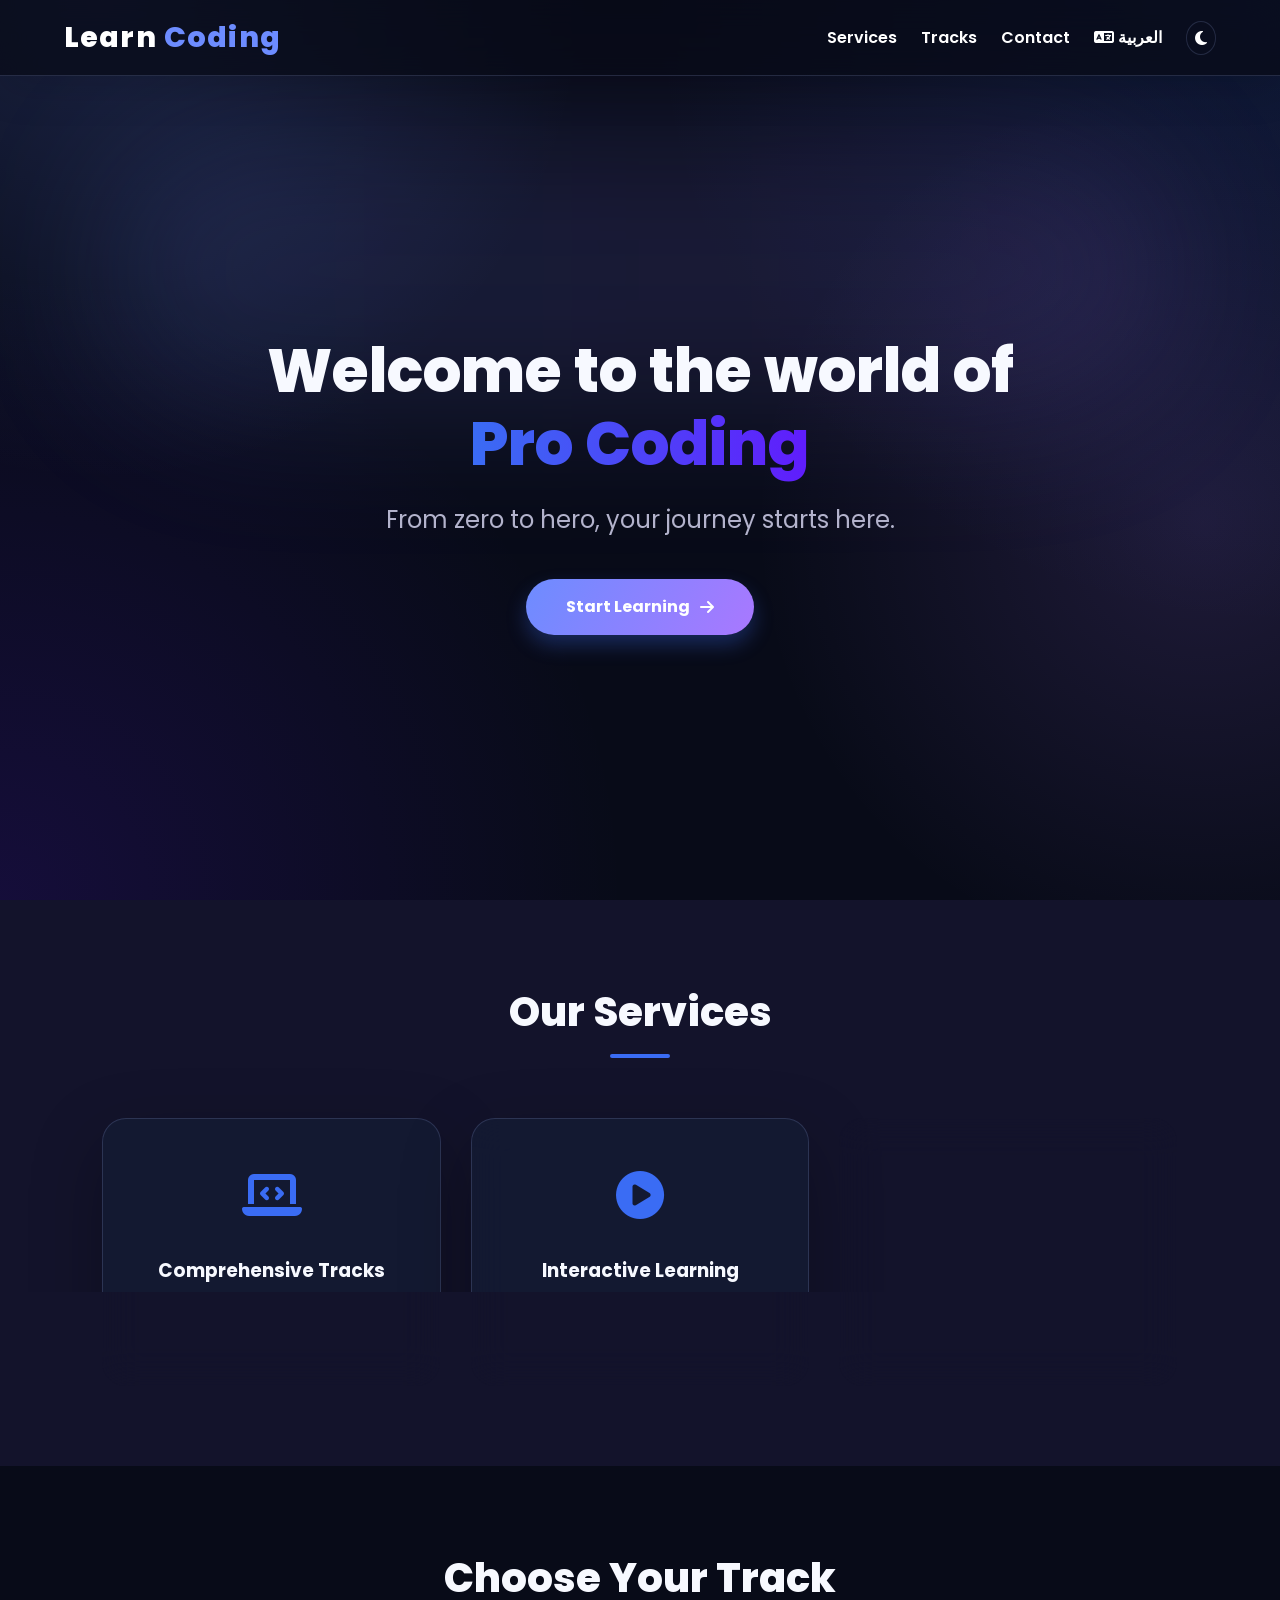
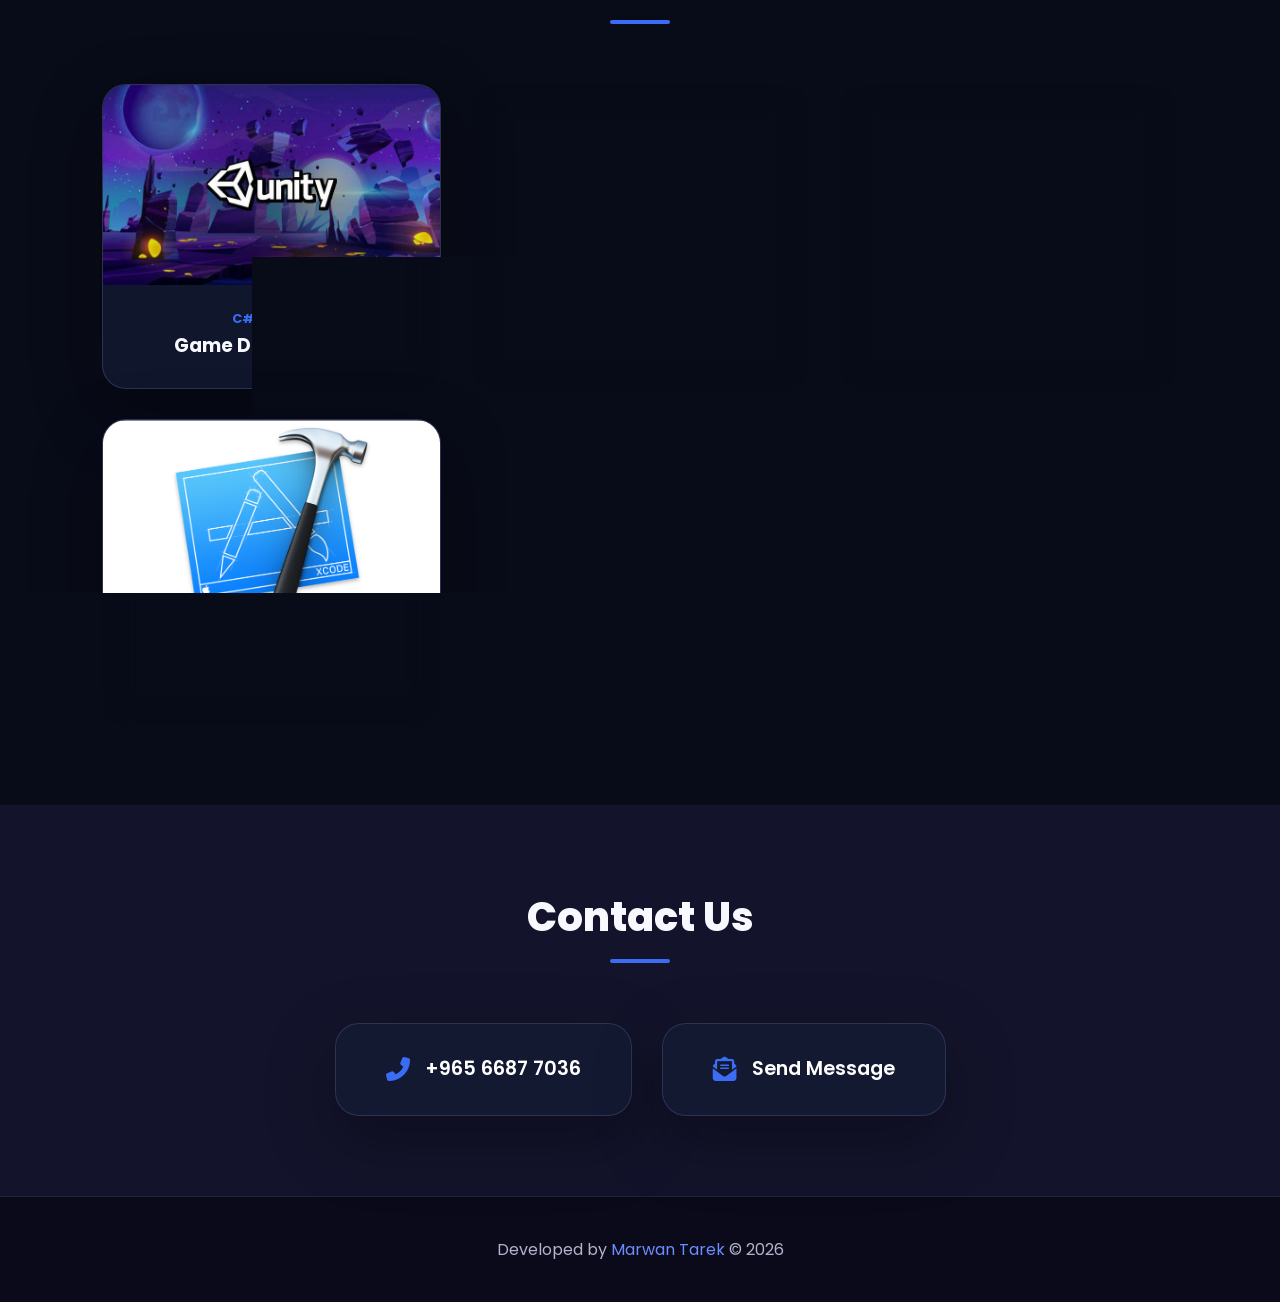
==== commit 10110823: "Unify Learn Coding page design and track layouts" ====
--- a/index.html
+++ b/index.html
@@ -7,13 +7,14 @@
     <meta name="theme-color" content="#0a0a1a" />
     <title>Learn Coding | Practical Programming Tracks</title>
     <link rel="stylesheet" href="index-style-EN.css" />
+    <link rel="stylesheet" href="learn-theme.css" />
     <link rel="icon" href="picture/logo.png" />
     <link rel="preconnect" href="https://cdnjs.cloudflare.com" />
     <link rel="preconnect" href="https://fonts.googleapis.com" />
     <link rel="stylesheet" href="https://cdnjs.cloudflare.com/ajax/libs/font-awesome/6.4.0/css/all.min.css" />
     <link href="https://fonts.googleapis.com/css2?family=Poppins:wght@300;400;500;600;700;800&display=swap" rel="stylesheet" />
   </head>
-  <body>
+  <body class="home-page">
     <a class="skip-link" href="#main-content">Skip to content</a>
 
     <header>
@@ -109,11 +110,11 @@
         themeToggle.setAttribute('aria-pressed', String(isLight));
       };
 
-      setTheme(localStorage.getItem('theme') === 'light');
+      setTheme((localStorage.getItem('learn-coding-theme') || localStorage.getItem('theme')) === 'light');
       themeToggle.addEventListener('click', () => {
         const isLight = !document.body.classList.contains('light-mode');
         setTheme(isLight);
-        localStorage.setItem('theme', isLight ? 'light' : 'dark');
+        localStorage.setItem('learn-coding-theme', isLight ? 'light' : 'dark');
       });
 
       const closeMenu = () => {
@@ -130,6 +131,9 @@
       });
 
       document.querySelectorAll('.navigation a').forEach((link) => link.addEventListener('click', closeMenu));
+      document.addEventListener('keydown', (event) => {
+        if (event.key === 'Escape' && navigation.classList.contains('active')) closeMenu();
+      });
       window.addEventListener('scroll', () => document.querySelector('header').classList.toggle('sticky', window.scrollY > 12), { passive: true });
     </script>
   </body>
--- a/index-style-EN.css
+++ b/index-style-EN.css
@@ -153,4 +153,15 @@
 @media (prefers-reduced-motion: reduce) {
   html { scroll-behavior: auto; }
   *, *::before, *::after { animation-duration: .01ms !important; animation-iteration-count: 1 !important; transition-duration: .01ms !important; }
-}+}
+
+/* Shared visual language */
+body { background-image: radial-gradient(circle at 10% 10%, rgba(58,108,244,.18), transparent 24rem), radial-gradient(circle at 90% 35%, rgba(139,92,246,.16), transparent 28rem); }
+header { box-shadow: 0 12px 35px rgba(0,0,0,.12); }
+.main-content { animation: heroEnter .9s cubic-bezier(.16,1,.3,1) both; }
+.card, .project-card, .contact-box { box-shadow: 0 18px 45px rgba(0,0,0,.16); }
+.card:hover, .project-card:hover { transform: translateY(-8px); box-shadow: 0 26px 55px rgba(0,0,0,.22); }
+.project-card { border-radius: 1.25rem; }
+.card-img img { transition: transform .6s cubic-bezier(.16,1,.3,1), filter .35s; }
+.project-card:hover .card-img img { transform: scale(1.06); }
+@keyframes heroEnter { from { opacity: 0; transform: translateY(18px) scale(.98); } to { opacity: 1; transform: translateY(0) scale(1); } }
--- a/learn-theme.css
+++ b/learn-theme.css
@@ -0,0 +1,121 @@
+/* Learn Coding design system: shared by the home page and every learning track. */
+:root {
+  --learn-bg: #080b18;
+  --learn-surface: rgba(20, 27, 52, .78);
+  --learn-surface-strong: #151d38;
+  --learn-text: #f7f9ff;
+  --learn-muted: #aeb8d1;
+  --learn-accent: #6d8cff;
+  --learn-accent-2: #a978ff;
+  --learn-border: rgba(173, 190, 255, .17);
+  --learn-shadow: 0 24px 70px rgba(0, 0, 0, .28);
+  --learn-radius: 24px;
+}
+
+body.light-mode {
+  --learn-bg: #f4f7ff;
+  --learn-surface: rgba(255, 255, 255, .84);
+  --learn-surface-strong: #ffffff;
+  --learn-text: #17203a;
+  --learn-muted: #5e6a84;
+  --learn-accent: #315edc;
+  --learn-accent-2: #7542cf;
+  --learn-border: rgba(45, 70, 130, .14);
+  --learn-shadow: 0 24px 70px rgba(36, 57, 110, .14);
+}
+
+body.home-page, body.track-page {
+  background-color: var(--learn-bg);
+  background-image: radial-gradient(circle at 8% 0%, rgba(109, 140, 255, .18), transparent 30rem), radial-gradient(circle at 94% 18%, rgba(169, 120, 255, .14), transparent 28rem);
+  color: var(--learn-text);
+}
+
+body.home-page header, body.track-page header {
+  min-height: 76px;
+  padding: 12px clamp(1rem, 5vw, 5rem);
+  background: color-mix(in srgb, var(--learn-bg) 76%, transparent);
+  border-bottom: 1px solid var(--learn-border);
+  box-shadow: 0 14px 40px rgba(0, 0, 0, .12);
+  backdrop-filter: blur(18px);
+}
+
+body.home-page .logo, body.track-page .logo { letter-spacing: .04em; }
+body.home-page .highlight, body.track-page .logo span { color: var(--learn-accent); }
+body.home-page .navigation, body.track-page .nav-links { gap: clamp(.75rem, 2vw, 1.5rem); }
+body.home-page .navigation a, body.track-page .nav-btn { transition: color .25s, transform .25s; }
+body.home-page .navigation a:hover, body.track-page .nav-btn:hover { color: var(--learn-accent); transform: translateY(-2px); }
+body.home-page .theme-switch, body.track-page .theme-switch { border: 1px solid var(--learn-border); }
+body.home-page .theme-switch:hover, body.track-page .theme-switch:hover { background: var(--learn-surface); }
+
+body.home-page .main, body.track-page .projects {
+  position: relative;
+  isolation: isolate;
+}
+
+body.home-page .main::after, body.track-page .projects::after {
+  content: '';
+  position: absolute;
+  inset: 14% 8% auto;
+  height: 18rem;
+  z-index: -1;
+  border-radius: 999px;
+  background: linear-gradient(90deg, rgba(109, 140, 255, .14), rgba(169, 120, 255, .12));
+  filter: blur(70px);
+  pointer-events: none;
+}
+
+body.home-page .main-btn, body.home-page .overlay-btn, body.track-page .resource-link {
+  background-image: linear-gradient(120deg, var(--learn-accent), var(--learn-accent-2));
+}
+
+body.home-page .card, body.home-page .project-card, body.home-page .contact-box,
+body.track-page .step-item, body.track-page .resource-card, body.track-page .project-card {
+  background: var(--learn-surface);
+  border: 1px solid var(--learn-border);
+  box-shadow: var(--learn-shadow);
+  backdrop-filter: blur(18px);
+}
+
+body.home-page .card, body.home-page .project-card, body.home-page .contact-box,
+body.track-page .step-item, body.track-page .resource-card, body.track-page .project-card {
+  border-radius: var(--learn-radius);
+}
+
+body.home-page .card:hover, body.home-page .project-card:hover, body.home-page .contact-box:hover,
+body.track-page .step-item:hover, body.track-page .resource-card:hover, body.track-page .project-card:hover {
+  border-color: color-mix(in srgb, var(--learn-accent) 70%, transparent);
+  box-shadow: 0 30px 80px rgba(0, 0, 0, .32);
+}
+
+body.track-page .projects { max-width: 1240px; margin: 0 auto; padding-inline: clamp(1rem, 5vw, 5rem); }
+body.track-page .title { color: var(--learn-text); font-size: clamp(2rem, 4vw, 3.25rem); letter-spacing: -.03em; }
+body.track-page .title::after { content: ''; display: block; width: 72px; height: 4px; margin: .8rem auto 1rem; border-radius: 99px; background: linear-gradient(90deg, var(--learn-accent), var(--learn-accent-2)); }
+body.track-page .subtitle { max-width: 720px; margin-inline: auto; color: var(--learn-muted); }
+body.track-page .track-intro { max-width: 760px; margin-inline: auto; color: var(--learn-muted); }
+body.track-page .steps-container { max-width: 1050px; margin-inline: auto; }
+body.track-page .step-item { transition: transform .25s, border-color .25s, box-shadow .25s; }
+body.track-page .step-item:hover { transform: translateY(-4px); }
+body.track-page .step-item i { color: var(--learn-accent); }
+body.track-page .content { max-width: 1100px; margin-inline: auto; }
+body.track-page .resource-card { min-height: 220px; transition: transform .3s, border-color .3s, box-shadow .3s; }
+body.track-page .resource-card h2, body.track-page .resource-card p { color: var(--learn-text); }
+body.track-page .resource-card p { color: var(--learn-muted); }
+body.track-page .resource-link { display: inline-flex; align-items: center; justify-content: center; width: fit-content; padding: .7rem 1rem; border-radius: 999px; color: #fff; transition: transform .25s, filter .25s; }
+body.track-page .resource-link:hover { filter: brightness(1.12); transform: translateY(-2px); text-decoration: none; }
+body.track-page .back-link { color: var(--learn-accent); }
+
+body.home-page .main-content, body.track-page .projects { animation: learnReveal .75s cubic-bezier(.16, 1, .3, 1) both; }
+body.home-page .card, body.home-page .project-card, body.track-page .step-item, body.track-page .resource-card { animation: learnReveal .7s cubic-bezier(.16, 1, .3, 1) both; }
+body.home-page .card:nth-child(2), body.home-page .project-card:nth-child(2), body.track-page .step-item:nth-child(2), body.track-page .resource-card:nth-child(2) { animation-delay: .08s; }
+body.home-page .card:nth-child(3), body.home-page .project-card:nth-child(3), body.track-page .step-item:nth-child(3), body.track-page .resource-card:nth-child(3) { animation-delay: .16s; }
+body.home-page .card:nth-child(4), body.home-page .project-card:nth-child(4), body.track-page .step-item:nth-child(4), body.track-page .resource-card:nth-child(4) { animation-delay: .24s; }
+
+@keyframes learnReveal { from { opacity: 0; transform: translateY(18px); } to { opacity: 1; transform: translateY(0); } }
+@media (max-width: 768px) {
+  body.home-page header, body.track-page header { min-height: 68px; }
+  body.track-page .projects { padding-top: 105px; }
+  body.track-page .resource-card { min-height: 0; }
+}
+@media (prefers-reduced-motion: reduce) {
+  body.home-page *, body.track-page * { animation-duration: .01ms !important; transition-duration: .01ms !important; scroll-behavior: auto !important; }
+}
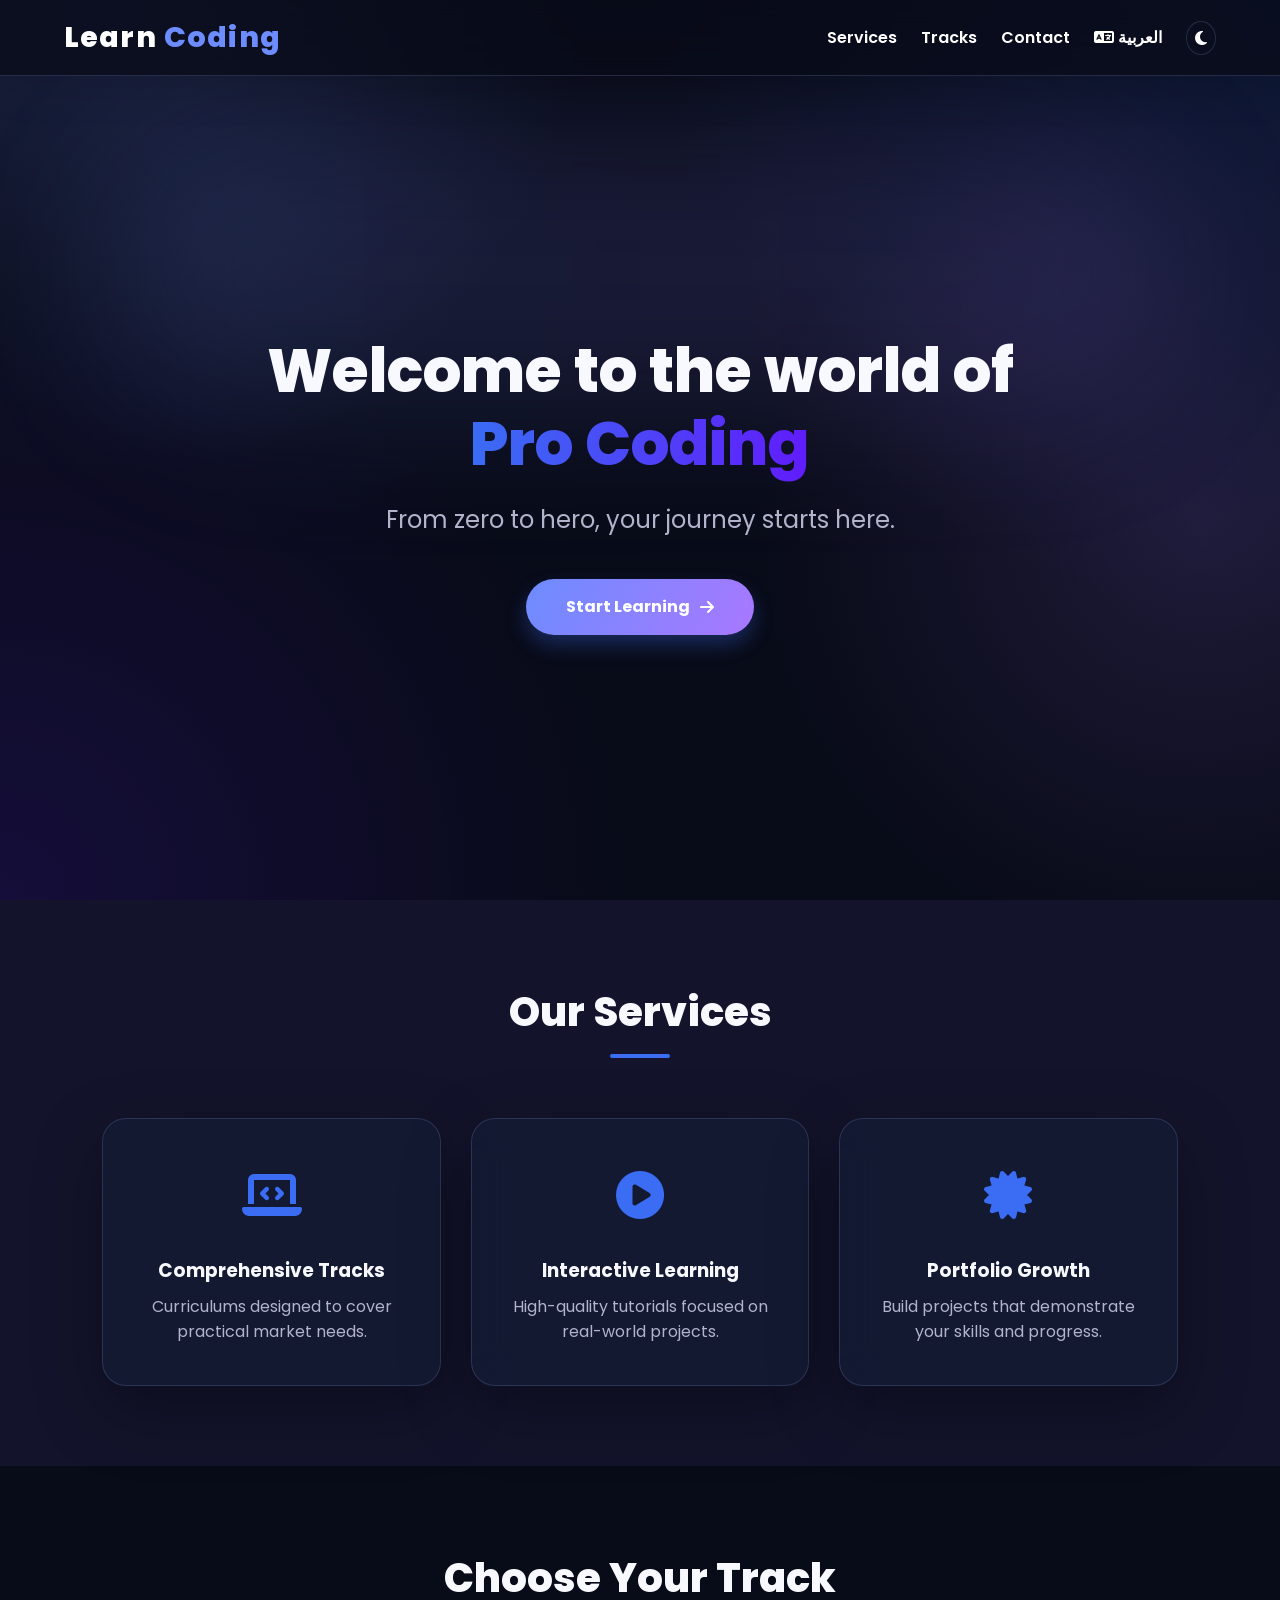
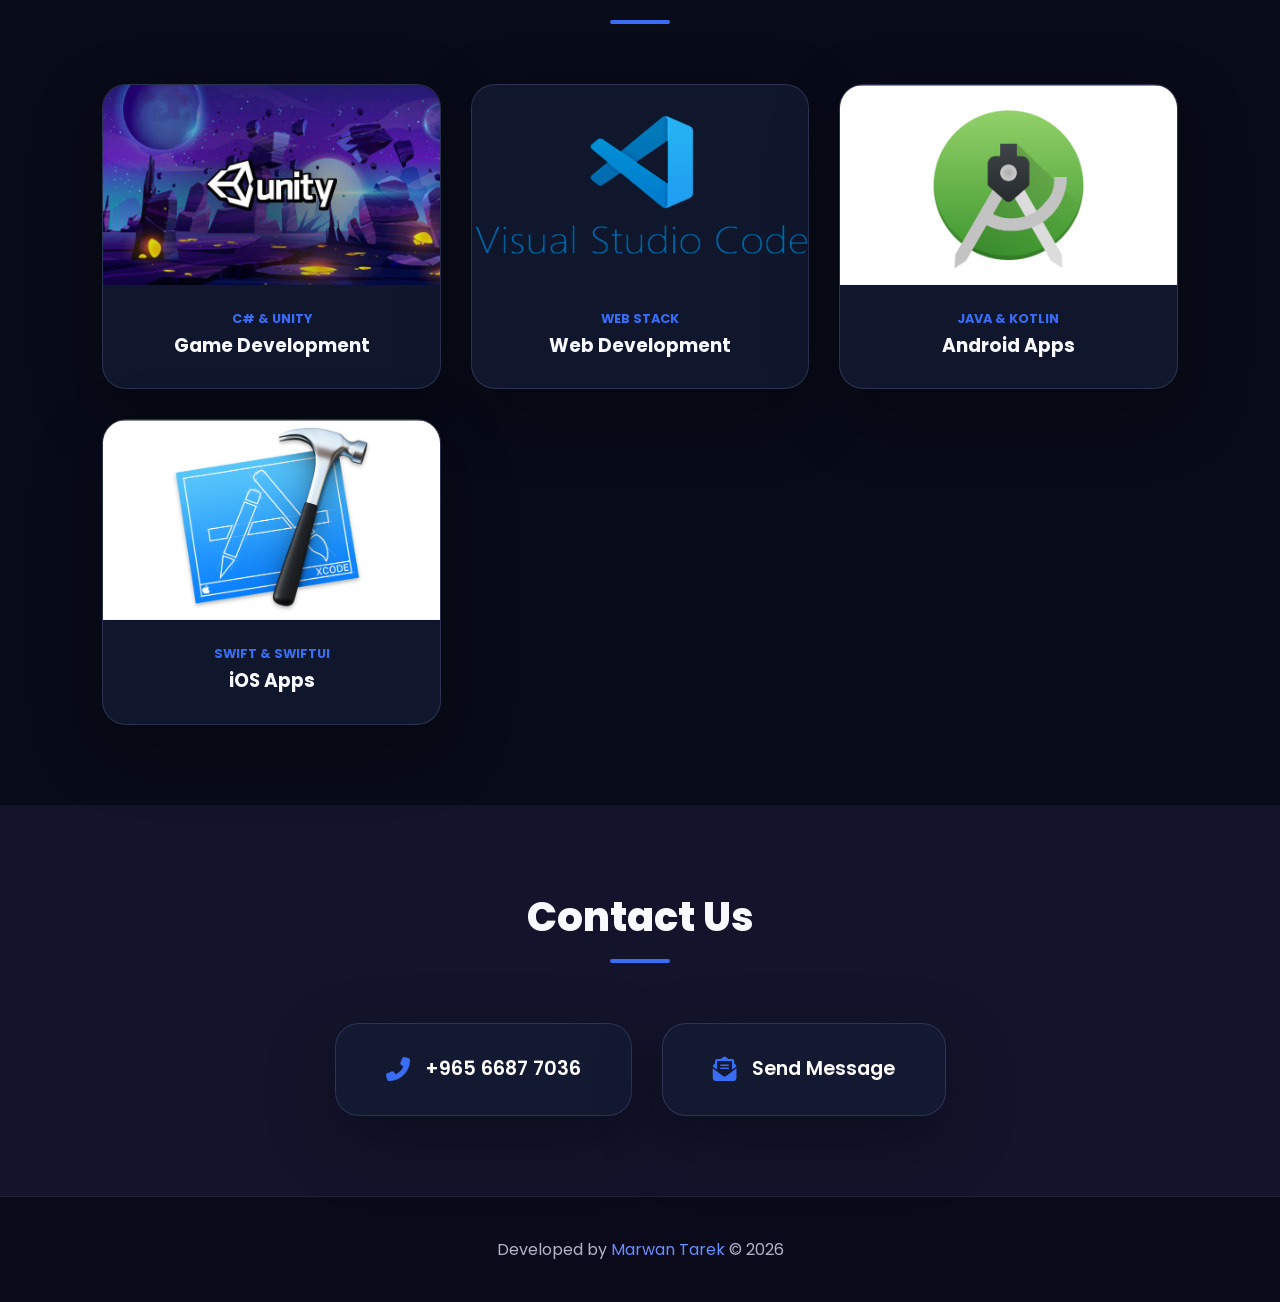
==== commit 70979042: "Complete Arabic localization across Learn Coding" ====
--- a/index.html
+++ b/index.html
@@ -86,7 +86,7 @@
         <h2 class="title" id="contact-title">Contact Us</h2>
         <div class="contact-container">
           <a href="tel:+96566877036" class="contact-box"><i class="fas fa-phone-alt" aria-hidden="true"></i><span>+965 6687 7036</span></a>
-          <a href="./message.html" class="contact-box"><i class="fas fa-envelope-open-text" aria-hidden="true"></i><span>Send Message</span></a>
+          <a href="./message.html?lang=en" class="contact-box"><i class="fas fa-envelope-open-text" aria-hidden="true"></i><span>Send Message</span></a>
         </div>
       </section>
     </main>
--- a/learn-theme.css
+++ b/learn-theme.css
@@ -87,7 +87,7 @@
   box-shadow: 0 30px 80px rgba(0, 0, 0, .32);
 }
 
-body.track-page .projects { max-width: 1240px; margin: 0 auto; padding-inline: clamp(1rem, 5vw, 5rem); }
+body.track-page .projects { max-width: 1240px; min-height: 100vh; margin: 0 auto; padding: 120px clamp(1rem, 5vw, 5rem) 50px; }
 body.track-page .title { color: var(--learn-text); font-size: clamp(2rem, 4vw, 3.25rem); letter-spacing: -.03em; }
 body.track-page .title::after { content: ''; display: block; width: 72px; height: 4px; margin: .8rem auto 1rem; border-radius: 99px; background: linear-gradient(90deg, var(--learn-accent), var(--learn-accent-2)); }
 body.track-page .subtitle { max-width: 720px; margin-inline: auto; color: var(--learn-muted); }
@@ -96,13 +96,18 @@
 body.track-page .step-item { transition: transform .25s, border-color .25s, box-shadow .25s; }
 body.track-page .step-item:hover { transform: translateY(-4px); }
 body.track-page .step-item i { color: var(--learn-accent); }
-body.track-page .content { max-width: 1100px; margin-inline: auto; }
+body.track-page .content { max-width: 1100px; margin-inline: auto; grid-template-columns: repeat(2, minmax(0, 1fr)); }
 body.track-page .resource-card { min-height: 220px; transition: transform .3s, border-color .3s, box-shadow .3s; }
 body.track-page .resource-card h2, body.track-page .resource-card p { color: var(--learn-text); }
 body.track-page .resource-card p { color: var(--learn-muted); }
 body.track-page .resource-link { display: inline-flex; align-items: center; justify-content: center; width: fit-content; padding: .7rem 1rem; border-radius: 999px; color: #fff; transition: transform .25s, filter .25s; }
 body.track-page .resource-link:hover { filter: brightness(1.12); transform: translateY(-2px); text-decoration: none; }
 body.track-page .back-link { color: var(--learn-accent); }
+body.track-page .track-language { display: inline-flex; align-items: center; gap: .35rem; color: var(--learn-text); text-decoration: none; }
+body.track-page .track-language:hover { color: var(--learn-accent); }
+body.track-page[dir="rtl"] .resource-card { text-align: right; }
+body.track-page[dir="rtl"] .resource-link { align-self: flex-start; }
+body.track-page[dir="rtl"] .step-item i { margin-left: .5rem; margin-right: 0; }
 
 body.home-page .main-content, body.track-page .projects { animation: learnReveal .75s cubic-bezier(.16, 1, .3, 1) both; }
 body.home-page .card, body.home-page .project-card, body.track-page .step-item, body.track-page .resource-card { animation: learnReveal .7s cubic-bezier(.16, 1, .3, 1) both; }
@@ -115,6 +120,7 @@
   body.home-page header, body.track-page header { min-height: 68px; }
   body.track-page .projects { padding-top: 105px; }
   body.track-page .resource-card { min-height: 0; }
+  body.track-page .content { grid-template-columns: 1fr; }
 }
 @media (prefers-reduced-motion: reduce) {
   body.home-page *, body.track-page * { animation-duration: .01ms !important; transition-duration: .01ms !important; scroll-behavior: auto !important; }
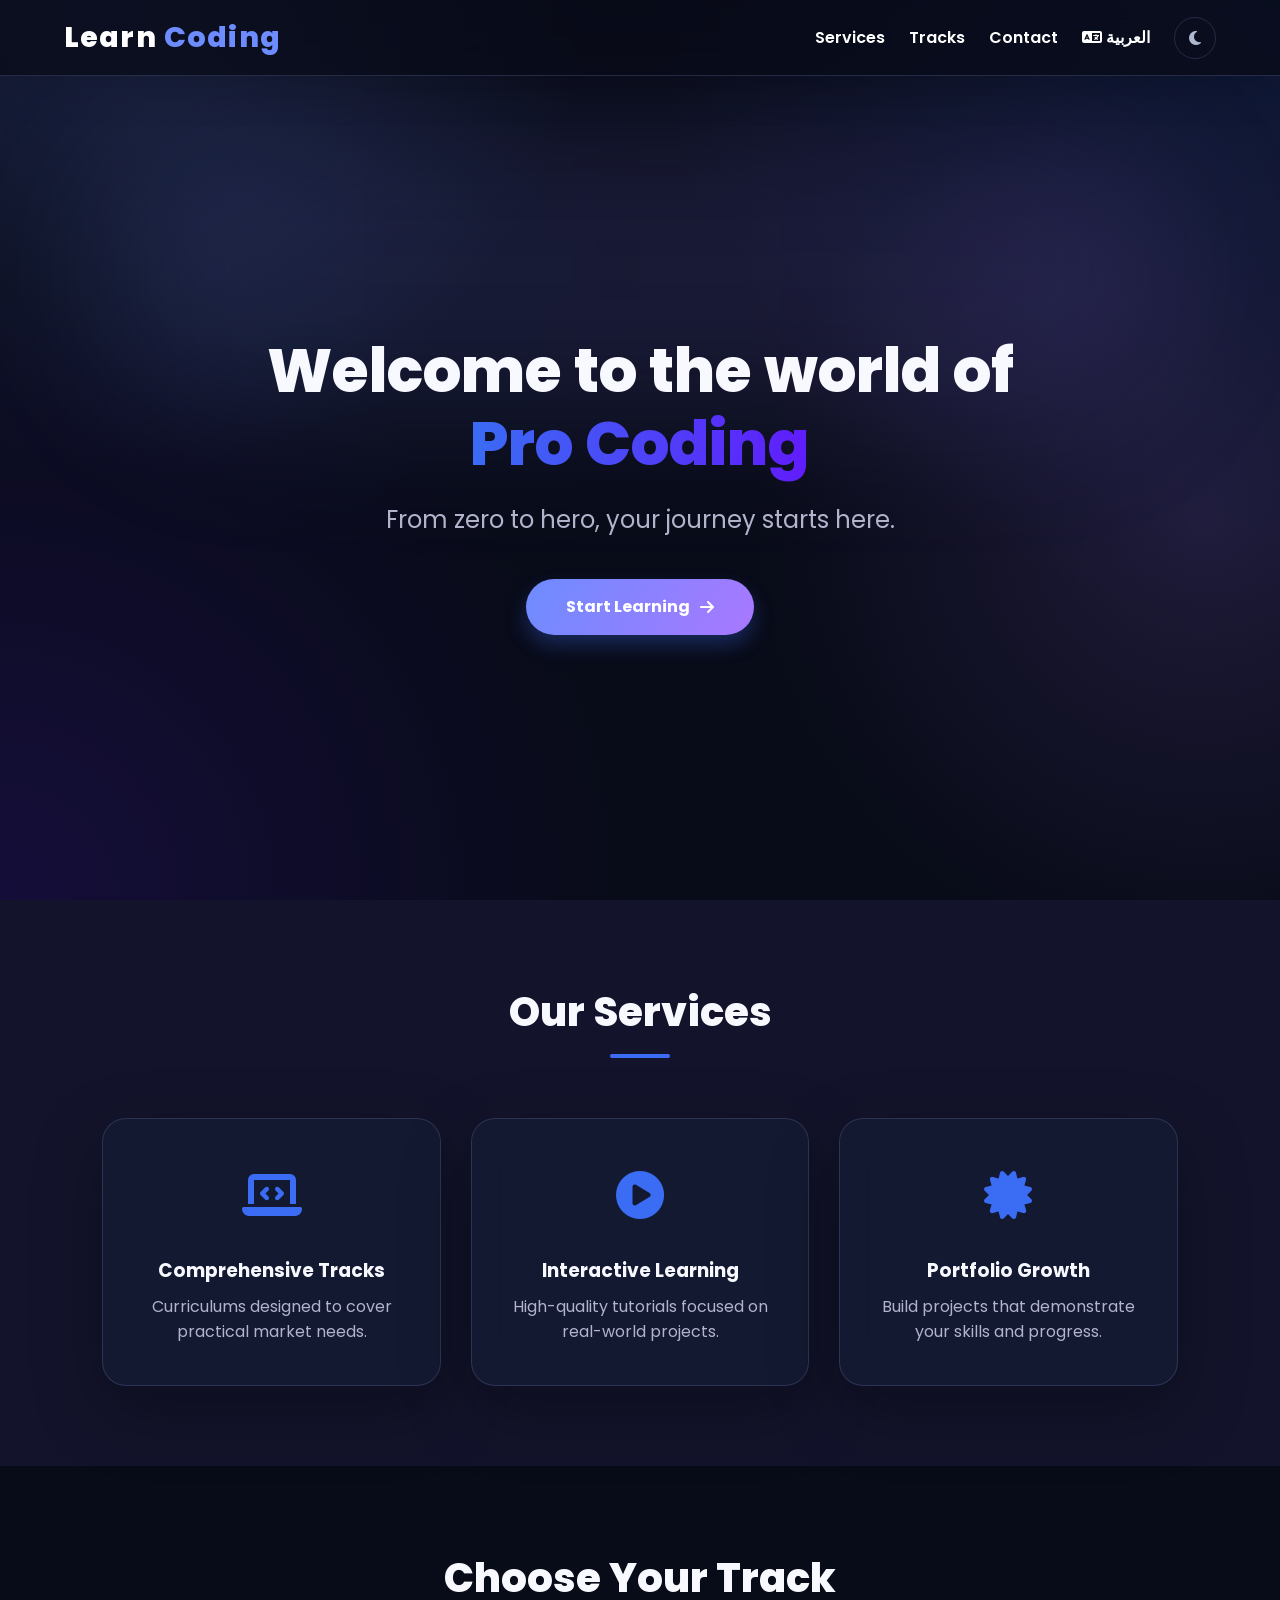
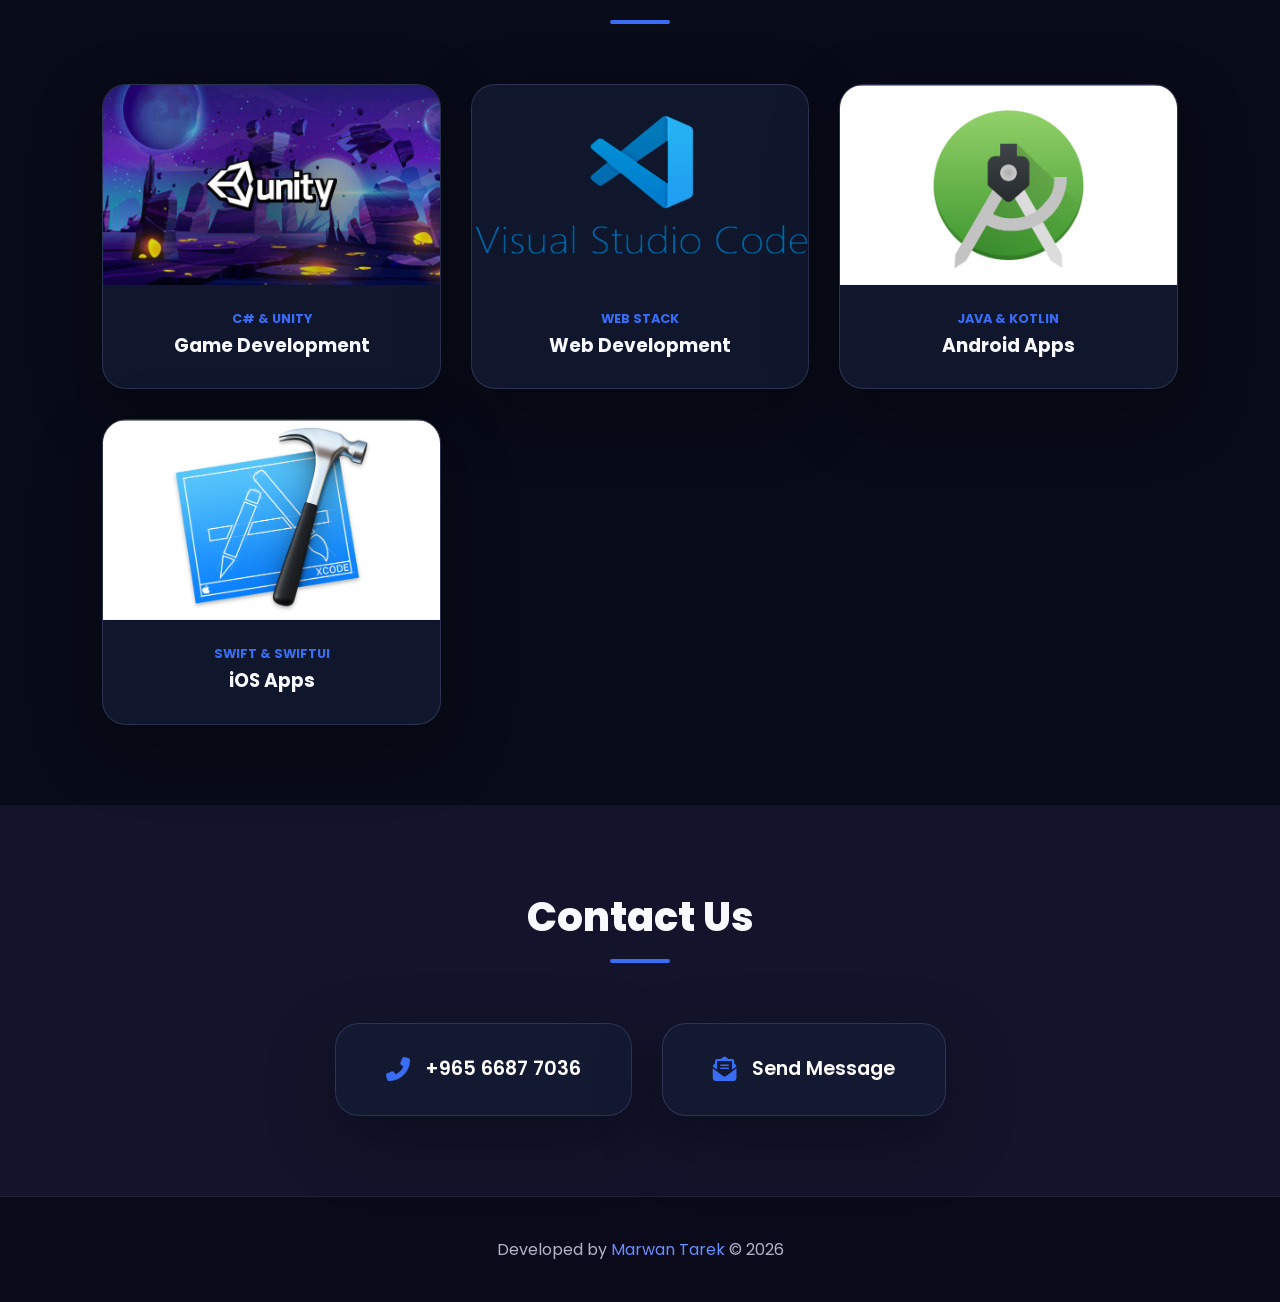
==== commit fa275219: "." ====
--- a/index.html
+++ b/index.html
@@ -91,7 +91,7 @@
       </section>
     </main>
 
-    <footer class="footer"><p>Developed by <span class="highlight">Marwan Tarek</span> &copy; <span id="current-year">2026</span></p></footer>
+    <footer class="footer"><p>Developed by <span class="highlight">Marwan Tarek</span> &copy; <span id="current-year">2020</span></p></footer>
 
     <script>
       const themeToggle = document.getElementById('theme-toggle');
--- a/learn-theme.css
+++ b/learn-theme.css
@@ -44,8 +44,27 @@
 body.home-page .navigation, body.track-page .nav-links { gap: clamp(.75rem, 2vw, 1.5rem); }
 body.home-page .navigation a, body.track-page .nav-btn { transition: color .25s, transform .25s; }
 body.home-page .navigation a:hover, body.track-page .nav-btn:hover { color: var(--learn-accent); transform: translateY(-2px); }
-body.home-page .theme-switch, body.track-page .theme-switch { border: 1px solid var(--learn-border); }
-body.home-page .theme-switch:hover, body.track-page .theme-switch:hover { background: var(--learn-surface); }
+body.home-page .theme-switch, body.track-page .theme-switch {
+  appearance: none;
+  display: inline-grid;
+  place-items: center;
+  width: 42px;
+  height: 42px;
+  padding: 0;
+  border: 1px solid var(--learn-border);
+  border-radius: 50%;
+  background: transparent !important;
+  color: var(--learn-muted);
+  box-shadow: none !important;
+  line-height: 1;
+  transition: color .25s, border-color .25s, background-color .25s, transform .25s;
+}
+body.home-page .theme-switch:hover, body.track-page .theme-switch:hover {
+  background: transparent !important;
+  color: var(--learn-accent);
+  border-color: color-mix(in srgb, var(--learn-accent) 55%, transparent);
+  transform: rotate(12deg);
+}
 
 body.home-page .main, body.track-page .projects {
   position: relative;
